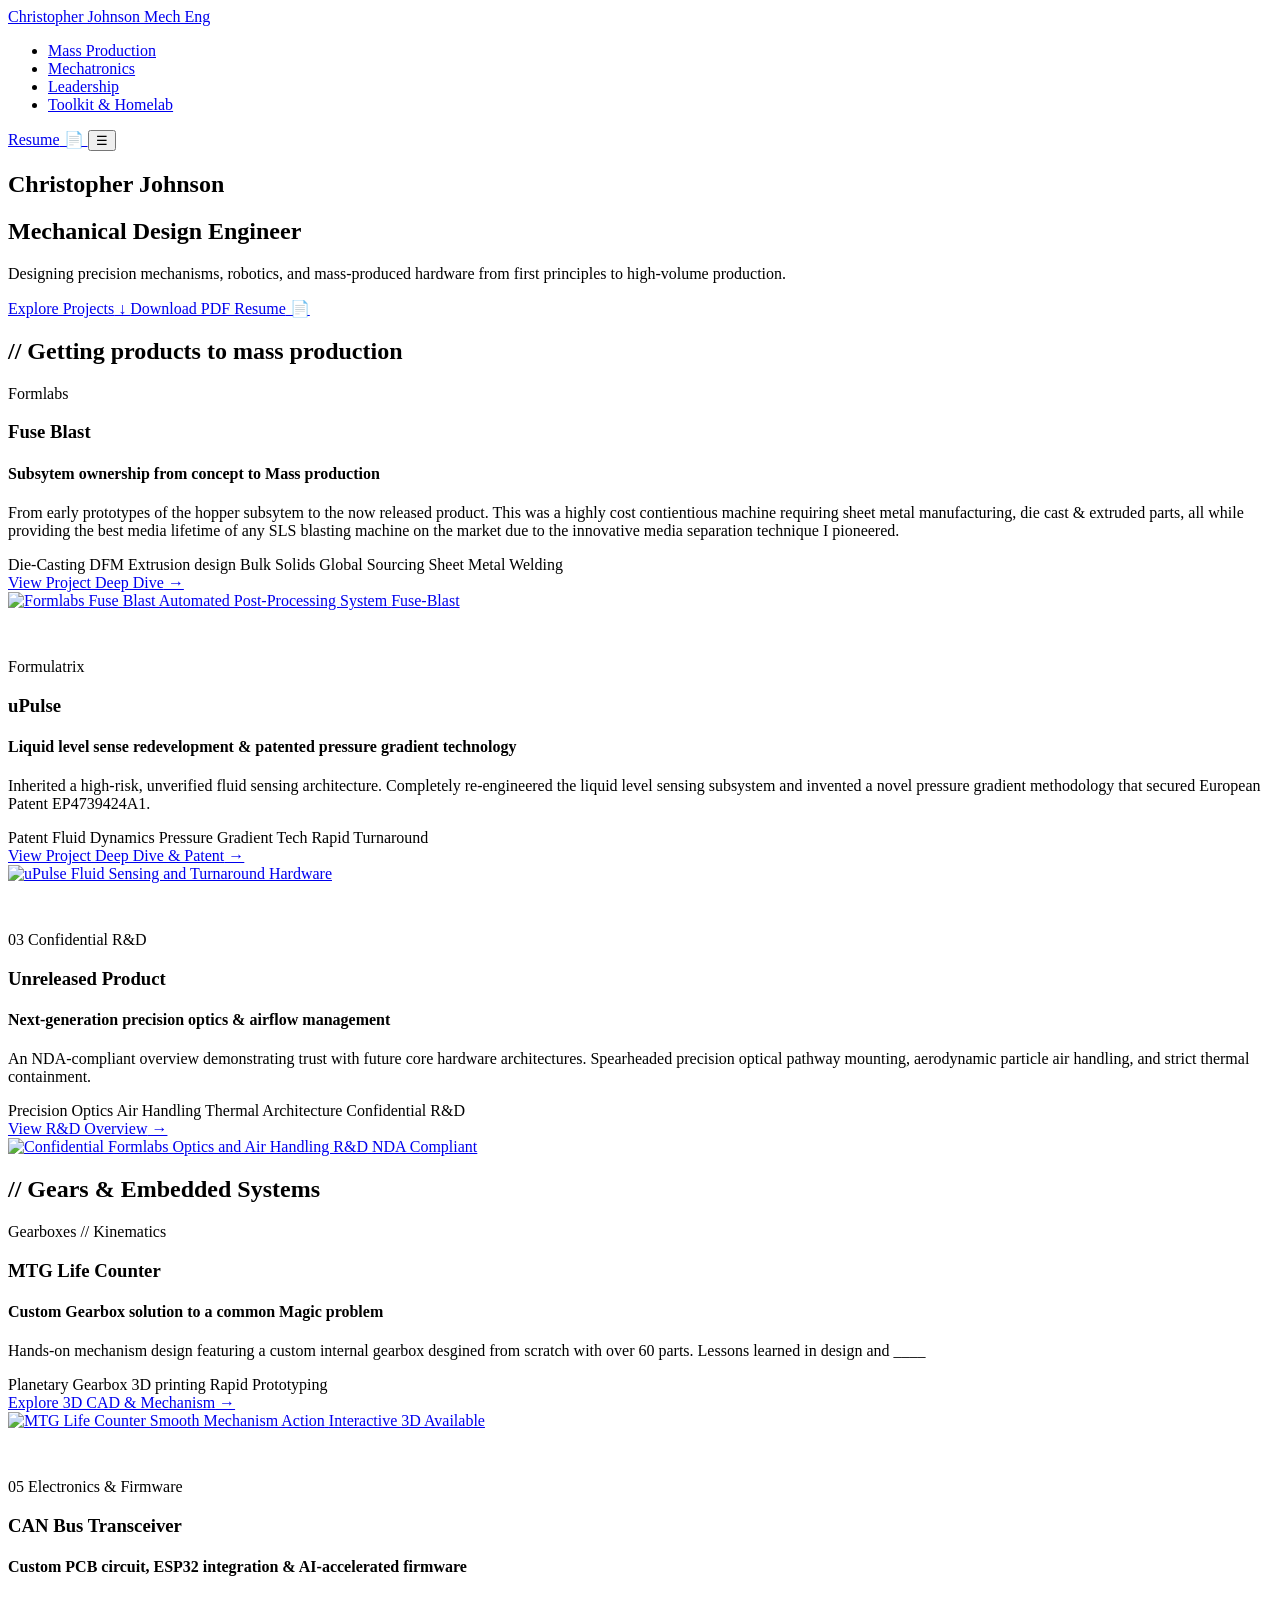
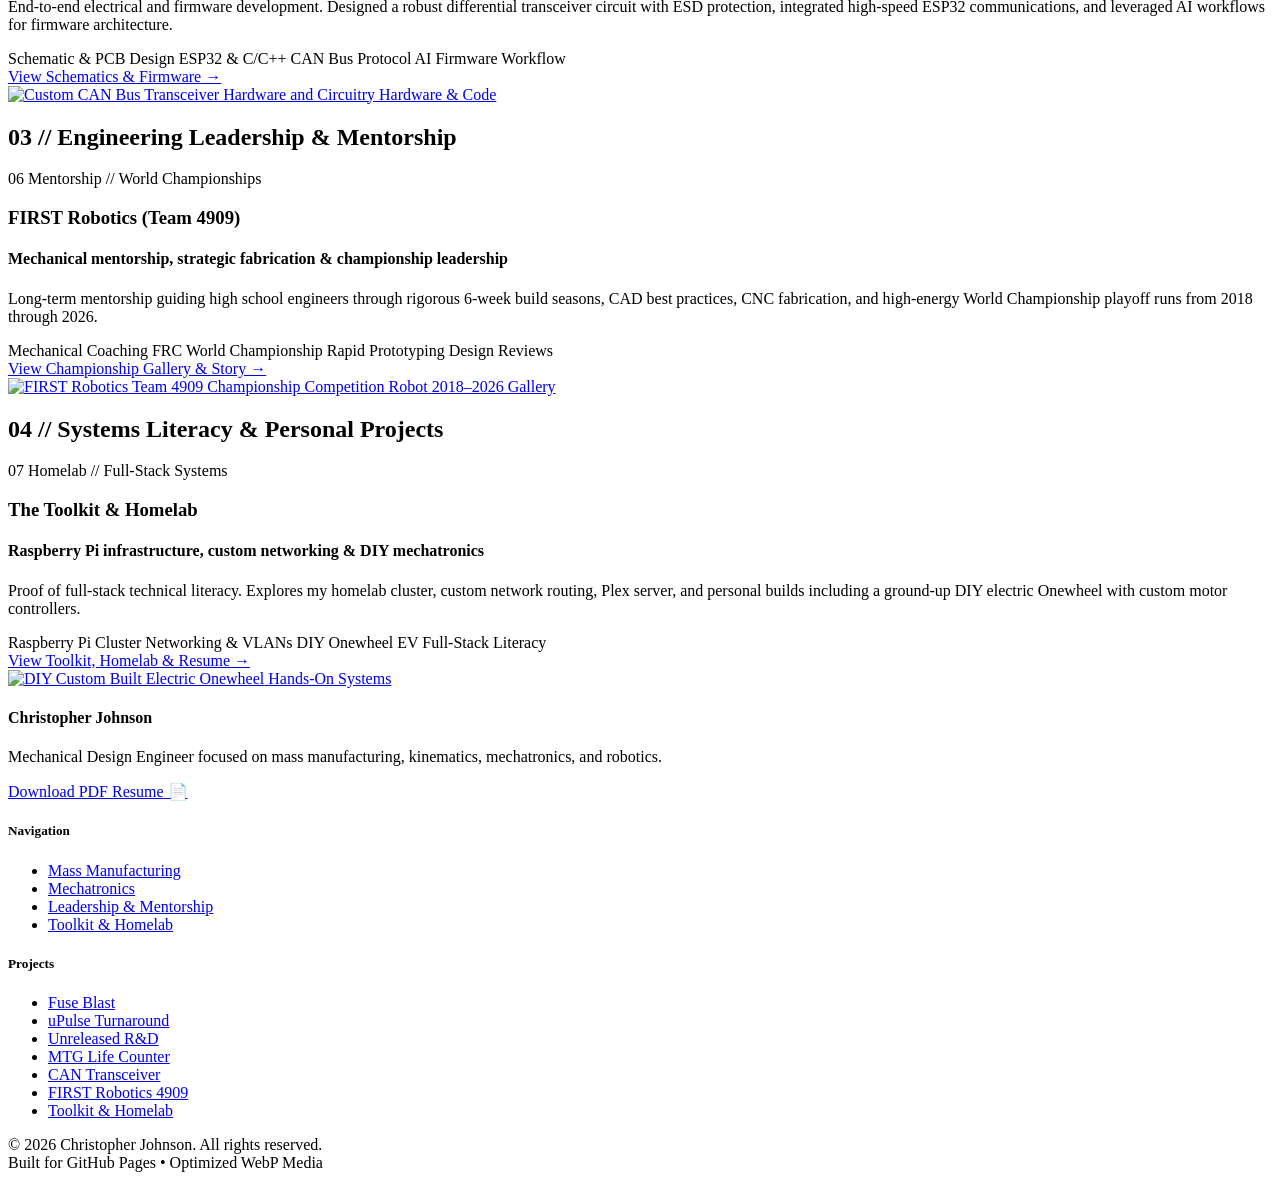
==== index.html @ 92b6d3c2 "feat: update index.html on GitHub repository" ====
<!DOCTYPE html>
<html lang="en">
<head>
  <meta charset="UTF-8">
  <meta name="viewport" content="width=device-width, initial-scale=1.0">
  <title>Christopher Johnson | Mechanical Design Engineer</title>
  <meta name="description" content="Portfolio of Christopher Johnson, Mechanical Design Engineer specializing in mass manufacturing, precision mechanisms, robotics, mechatronics, and full-stack hardware/firmware.">
  <link rel="stylesheet" href="assets/css/style.css">
  <link rel="preconnect" href="https://fonts.googleapis.com">
  <link rel="preconnect" href="https://fonts.gstatic.com" crossorigin>
  <link href="https://fonts.googleapis.com/css2?family=Inter:wght@400;500;600;700;800&family=JetBrains+Mono:wght@400;500;600;700&display=swap" rel="stylesheet">
</head>
<body class="bg-grid">

  <!-- =========================================================================
       SITE HEADER & STICKY ANCHOR NAVIGATION
       ========================================================================= -->
  <header class="site-header">
    <div class="container nav-inner">
      <a href="index.html" class="brand-logo">
        <span>Christopher Johnson</span>
        <span class="brand-badge">Mech Eng</span>
      </a>

      <!-- Horizontal Anchor Menu -->
      <nav>
        <ul class="nav-links" id="nav-links">
          <li><a href="#mass-manufacturing" class="nav-link">Mass Production</a></li>
          <li><a href="#mechatronics" class="nav-link">Mechatronics</a></li>
          <li><a href="#leadership" class="nav-link">Leadership</a></li>
          <li><a href="#toolkit-homelab" class="nav-link">Toolkit & Homelab</a></li>
        </ul>
      </nav>

      <div class="nav-actions">
        <a href="assets/docs/ChrisJohnsonResume.docx.pdf" class="btn btn-secondary btn-sm" download target="_blank">
          <span>Resume</span> 📄
        </a>
        <button class="mobile-toggle" id="mobile-toggle" aria-label="Toggle navigation menu">☰</button>
      </div>
    </div>
  </header>

  <main>
    <!-- =========================================================================
         HERO SECTION (Full Viewport Height)
         ========================================================================= -->
    <section class="hero-section">
      <div class="container">
        <div class="hero-content">
          <!-- EDIT: Name & Title -->
          <h1 class="hero-title">Christopher Johnson</h1>
          <h2 class="hero-role">Mechanical Design Engineer</h2>

          <!-- EDIT: 1-Sentence Hook -->
          <p class="hero-hook">
            Designing precision mechanisms, robotics, and mass-produced hardware from first principles to
            high-volume production.
          </p>

          <div class="hero-cta">
            <a href="#mass-manufacturing" class="btn btn-primary">
              <span>Explore Projects</span> ↓
            </a>
            <a href="assets/docs/ChrisJohnsonResume.docx.pdf" class="btn btn-secondary" download target="_blank">
              <span>Download PDF Resume</span> 📄
            </a>
          </div>
        </div>
      </div>
    </section>

    <!-- =========================================================================
         CATEGORY 1: MASS MANUFACTURING
         Projects: Fuse Blast, uPulse Turnaround, Unreleased R&D
         ========================================================================= -->
    <section id="mass-manufacturing" class="project-section-wrapper">
      <div class="container">
        <div class="category-header-block">
          <h2 class="category-heading">
            <span class="category-number-prefix">//</span>
            <span>Getting products to mass production</span>
          </h2>
          <div class="category-divider-line"></div>
        </div>

        <div style="display: flex; flex-direction: column; gap: 48px;">

          <!-- 1. Formlabs: Fuse Blast -->
          <article class="project-card">
            <div class="project-card-info">
              <div>
                <div class="project-meta-top">
                  <span class="project-number"></span>
                  <span class="project-tag">Formlabs</span>
                </div>
                <h3 class="project-title">Fuse Blast</h3>
                <h4 class="project-tagline">Subsytem ownership from concept to Mass production</h4>
                <!-- EDIT: Fuse Blast Summary -->
                <p class="project-desc">
                  From early prototypes of the hopper subsytem to the now released product. This was a highly cost
                  contientious machine requiring sheet metal manufacturing, die cast & extruded parts, all while
                  providing the best media lifetime of any SLS blasting machine on the market due to the innovative
                  media separation technique I pioneered.
                </p>
                <div class="project-skills">
                  <span class="skill-pill">Die-Casting DFM</span>
                  <span class="skill-pill">Extrusion design</span>
                  <span class="skill-pill">Bulk Solids</span>
                  <span class="skill-pill">Global Sourcing</span>
                  <span class="skill-pill">Sheet Metal</span>
                  <span class="skill-pill">Welding</span>
                </div>
              </div>
              <div>
                <a href="fuse-blast.html" class="btn btn-primary btn-sm">
                  <span>View Project Deep Dive</span> →
                </a>
              </div>
            </div>
            <a href="fuse-blast.html" class="project-card-media" aria-label="View Formlabs Fuse Blast details">
              <img src="assets/img/fuse-blast-hero.webp" alt="Formlabs Fuse Blast Automated Post-Processing System"
                loading="lazy">
              <span class="media-badge">Fuse-Blast</span>
            </a>
          </article>

          <!-- 2. uPulse Turnaround -->
          <article class="project-card">
            <div class="project-card-info">
              <div>
                <div class="project-meta-top">
                  <span class="project-number"></span>
                  <span class="project-tag">Formulatrix</span>
                </div>
                <h3 class="project-title">uPulse</h3>
                <h4 class="project-tagline">Liquid level sense redevelopment & patented pressure gradient technology
                </h4>
                <!-- EDIT: uPulse Summary -->
                <p class="project-desc">
                  Inherited a high-risk, unverified fluid sensing architecture. Completely re-engineered the liquid
                  level sensing subsystem and invented a novel pressure gradient methodology that secured European
                  Patent EP4739424A1.
                </p>
                <div class="project-skills">
                  <span class="skill-pill">Patent</span>
                  <span class="skill-pill">Fluid Dynamics</span>
                  <span class="skill-pill">Pressure Gradient Tech</span>
                  <span class="skill-pill">Rapid Turnaround</span>
                </div>
              </div>
              <div>
                <a href="upulse.html" class="btn btn-primary btn-sm">
                  <span>View Project Deep Dive & Patent</span> →
                </a>
              </div>
            </div>
            <a href="upulse.html" class="project-card-media" aria-label="View uPulse Turnaround and Patent details">
              <img src="assets/img/upulse-hero.webp" alt="uPulse Fluid Sensing and Turnaround Hardware" loading="lazy">
              <span class="media-badge"></span>
            </a>
          </article>

          <!-- 3. Unreleased Product R&D -->
          <article class="project-card">
            <div class="project-card-info">
              <div>
                <div class="project-meta-top">
                  <span class="project-number">03</span>
                  <span class="project-tag">Confidential R&D</span>
                </div>
                <h3 class="project-title">Unreleased Product</h3>
                <h4 class="project-tagline">Next-generation precision optics & airflow management</h4>
                <!-- EDIT: Unreleased Product Summary -->
                <p class="project-desc">
                  An NDA-compliant overview demonstrating trust with future core hardware architectures. Spearheaded
                  precision optical pathway mounting, aerodynamic particle air handling, and strict thermal containment.
                </p>
                <div class="project-skills">
                  <span class="skill-pill">Precision Optics</span>
                  <span class="skill-pill">Air Handling</span>
                  <span class="skill-pill">Thermal Architecture</span>
                  <span class="skill-pill">Confidential R&D</span>
                </div>
              </div>
              <div>
                <a href="unreleased-rd.html" class="btn btn-primary btn-sm">
                  <span>View R&D Overview</span> →
                </a>
              </div>
            </div>
            <a href="unreleased-rd.html" class="project-card-media" aria-label="View Unreleased Product R&D details">
              <img src="assets/img/formlabs-butterfly.webp" alt="Confidential Formlabs Optics and Air Handling R&D"
                loading="lazy">
              <span class="media-badge">NDA Compliant</span>
            </a>
          </article>

        </div>
      </div>
    </section>

    <!-- =========================================================================
         CATEGORY 2: MECHATRONICS & EMBEDDED
         Projects: MTG Life Counter, CAN Bus Transceiver
         ========================================================================= -->
    <section id="mechatronics" class="project-section-wrapper">
      <div class="container">
        <div class="category-header-block">
          <h2 class="category-heading">
            <span class="category-number-prefix">//</span>
            <span>Gears & Embedded Systems</span>
          </h2>
          <div class="category-divider-line"></div>
        </div>

        <div style="display: flex; flex-direction: column; gap: 48px;">

          <!-- 4. MTG Life Counter -->
          <article class="project-card">
            <div class="project-card-info">
              <div>
                <div class="project-meta-top">
                  <span class="project-number"></span>
                  <span class="project-tag">Gearboxes // Kinematics</span>
                </div>
                <h3 class="project-title">MTG Life Counter</h3>
                <h4 class="project-tagline">Custom Gearbox solution to a common Magic problem</h4>
                <!-- EDIT: MTG Life Counter Summary -->
                <p class="project-desc">
                  Hands-on mechanism design featuring a custom internal gearbox desgined from scratch with over 60
                  parts. Lessons learned in design and ____
                </p>
                <div class="project-skills">
                  <span class="skill-pill">Planetary Gearbox</span>
                  <span class="skill-pill">3D printing</span>
                  <span class="skill-pill">Rapid Prototyping</span>
                </div>
              </div>
              <div>
                <a href="mtg-counter.html" class="btn btn-primary btn-sm">
                  <span>Explore 3D CAD & Mechanism</span> →
                </a>
              </div>
            </div>
            <a href="mtg-counter.html" class="project-card-media"
              aria-label="View MTG Life Counter mechanism and 3D CAD">
              <img src="assets/img/mtg-counter-loop.webp" alt="MTG Life Counter Smooth Mechanism Action" loading="lazy">
              <span class="media-badge">Interactive 3D Available</span>
            </a>
          </article>

          <!-- 5. CAN Bus Transceiver -->
          <article class="project-card">
            <div class="project-card-info">
              <div>
                <div class="project-meta-top">
                  <span class="project-number">05</span>
                  <span class="project-tag">Electronics & Firmware</span>
                </div>
                <h3 class="project-title">CAN Bus Transceiver</h3>
                <h4 class="project-tagline">Custom PCB circuit, ESP32 integration & AI-accelerated firmware</h4>
                <!-- EDIT: CAN Transceiver Summary -->
                <p class="project-desc">
                  End-to-end electrical and firmware development. Designed a robust differential transceiver circuit
                  with ESD protection, integrated high-speed ESP32 communications, and leveraged AI workflows for
                  firmware architecture.
                </p>
                <div class="project-skills">
                  <span class="skill-pill">Schematic & PCB Design</span>
                  <span class="skill-pill">ESP32 & C/C++</span>
                  <span class="skill-pill">CAN Bus Protocol</span>
                  <span class="skill-pill">AI Firmware Workflow</span>
                </div>
              </div>
              <div>
                <a href="can-transceiver.html" class="btn btn-primary btn-sm">
                  <span>View Schematics & Firmware</span> →
                </a>
              </div>
            </div>
            <a href="can-transceiver.html" class="project-card-media"
              aria-label="View CAN Bus Transceiver schematics and firmware details">
              <img src="assets/img/can-transceiver-hero.webp" alt="Custom CAN Bus Transceiver Hardware and Circuitry"
                loading="lazy">
              <span class="media-badge">Hardware & Code</span>
            </a>
          </article>

        </div>
      </div>
    </section>

    <!-- =========================================================================
         CATEGORY 3: LEADERSHIP & MENTORSHIP
         Projects: FIRST Robotics Team 4909
         ========================================================================= -->
    <section id="leadership" class="project-section-wrapper">
      <div class="container">
        <div class="category-header-block">
          <h2 class="category-heading">
            <span class="category-number-prefix">03 //</span>
            <span>Engineering Leadership & Mentorship</span>
          </h2>
          <div class="category-divider-line"></div>
        </div>

        <div style="display: flex; flex-direction: column; gap: 48px;">

          <!-- 6. FIRST Robotics (Team 4909) -->
          <article class="project-card">
            <div class="project-card-info">
              <div>
                <div class="project-meta-top">
                  <span class="project-number">06</span>
                  <span class="project-tag">Mentorship // World Championships</span>
                </div>
                <h3 class="project-title">FIRST Robotics (Team 4909)</h3>
                <h4 class="project-tagline">Mechanical mentorship, strategic fabrication & championship leadership</h4>
                <!-- EDIT: FIRST Robotics Summary -->
                <p class="project-desc">
                  Long-term mentorship guiding high school engineers through rigorous 6-week build seasons, CAD best
                  practices, CNC fabrication, and high-energy World Championship playoff runs from 2018 through 2026.
                </p>
                <div class="project-skills">
                  <span class="skill-pill">Mechanical Coaching</span>
                  <span class="skill-pill">FRC World Championship</span>
                  <span class="skill-pill">Rapid Prototyping</span>
                  <span class="skill-pill">Design Reviews</span>
                </div>
              </div>
              <div>
                <a href="robotics.html" class="btn btn-primary btn-sm">
                  <span>View Championship Gallery & Story</span> →
                </a>
              </div>
            </div>
            <a href="robotics.html" class="project-card-media"
              aria-label="View FIRST Robotics Team 4909 robot showcase">
              <img src="assets/img/robot-2025.webp" alt="FIRST Robotics Team 4909 Championship Competition Robot"
                loading="lazy">
              <span class="media-badge">2018–2026 Gallery</span>
            </a>
          </article>

        </div>
      </div>
    </section>

    <!-- =========================================================================
         CATEGORY 4: TOOLKIT, HOMELAB & RESUME
         Projects: Systems Literacy, Homelab, Contact, Resume
         ========================================================================= -->
    <section id="toolkit-homelab" class="project-section-wrapper">
      <div class="container">
        <div class="category-header-block">
          <h2 class="category-heading">
            <span class="category-number-prefix">04 //</span>
            <span>Systems Literacy & Personal Projects</span>
          </h2>
          <div class="category-divider-line"></div>
        </div>

        <div style="display: flex; flex-direction: column; gap: 48px;">

          <!-- 7. The Toolkit & Homelab -->
          <article class="project-card">
            <div class="project-card-info">
              <div>
                <div class="project-meta-top">
                  <span class="project-number">07</span>
                  <span class="project-tag">Homelab // Full-Stack Systems</span>
                </div>
                <h3 class="project-title">The Toolkit & Homelab</h3>
                <h4 class="project-tagline">Raspberry Pi infrastructure, custom networking & DIY mechatronics</h4>
                <!-- EDIT: Toolkit Summary -->
                <p class="project-desc">
                  Proof of full-stack technical literacy. Explores my homelab cluster, custom network routing, Plex
                  server, and personal builds including a ground-up DIY electric Onewheel with custom motor controllers.
                </p>
                <div class="project-skills">
                  <span class="skill-pill">Raspberry Pi Cluster</span>
                  <span class="skill-pill">Networking & VLANs</span>
                  <span class="skill-pill">DIY Onewheel EV</span>
                  <span class="skill-pill">Full-Stack Literacy</span>
                </div>
              </div>
              <div>
                <a href="toolkit.html" class="btn btn-primary btn-sm">
                  <span>View Toolkit, Homelab & Resume</span> →
                </a>
              </div>
            </div>
            <a href="toolkit.html" class="project-card-media" aria-label="View Toolkit and Homelab project">
              <img src="assets/img/onewheel.webp" alt="DIY Custom Built Electric Onewheel" loading="lazy">
              <span class="media-badge">Hands-On Systems</span>
            </a>
          </article>

        </div>
      </div>
    </section>

  </main>

  <!-- =========================================================================
       SITE FOOTER & CONTACT
       ========================================================================= -->
  <footer class="site-footer">
    <div class="container">
      <div class="footer-grid">
        <div class="footer-brand">
          <h4>Christopher Johnson</h4>
          <p>Mechanical Design Engineer focused on mass manufacturing, kinematics, mechatronics, and robotics.</p>
          <div style="margin-top: 16px;">
            <a href="assets/docs/ChrisJohnsonResume.docx.pdf" class="btn btn-primary btn-sm" download target="_blank">
              <span>Download PDF Resume</span> 📄
            </a>
          </div>
        </div>

        <div class="footer-col">
          <h5>Navigation</h5>
          <ul class="footer-links">
            <li><a href="#mass-manufacturing">Mass Manufacturing</a></li>
            <li><a href="#mechatronics">Mechatronics</a></li>
            <li><a href="#leadership">Leadership & Mentorship</a></li>
            <li><a href="#toolkit-homelab">Toolkit & Homelab</a></li>
          </ul>
        </div>

        <div class="footer-col">
          <h5>Projects</h5>
          <ul class="footer-links">
            <li><a href="fuse-blast.html">Fuse Blast</a></li>
            <li><a href="upulse.html">uPulse Turnaround</a></li>
            <li><a href="unreleased-rd.html">Unreleased R&D</a></li>
            <li><a href="mtg-counter.html">MTG Life Counter</a></li>
            <li><a href="can-transceiver.html">CAN Transceiver</a></li>
            <li><a href="robotics.html">FIRST Robotics 4909</a></li>
            <li><a href="toolkit.html">Toolkit & Homelab</a></li>
          </ul>
        </div>
      </div>

      <div class="footer-bottom">
        <div>&copy; 2026 Christopher Johnson. All rights reserved.</div>
        <div>Built for GitHub Pages &bull; Optimized WebP Media</div>
      </div>
    </div>
  </footer>

  <script src="assets/js/main.js"></script>
</body>

</html>
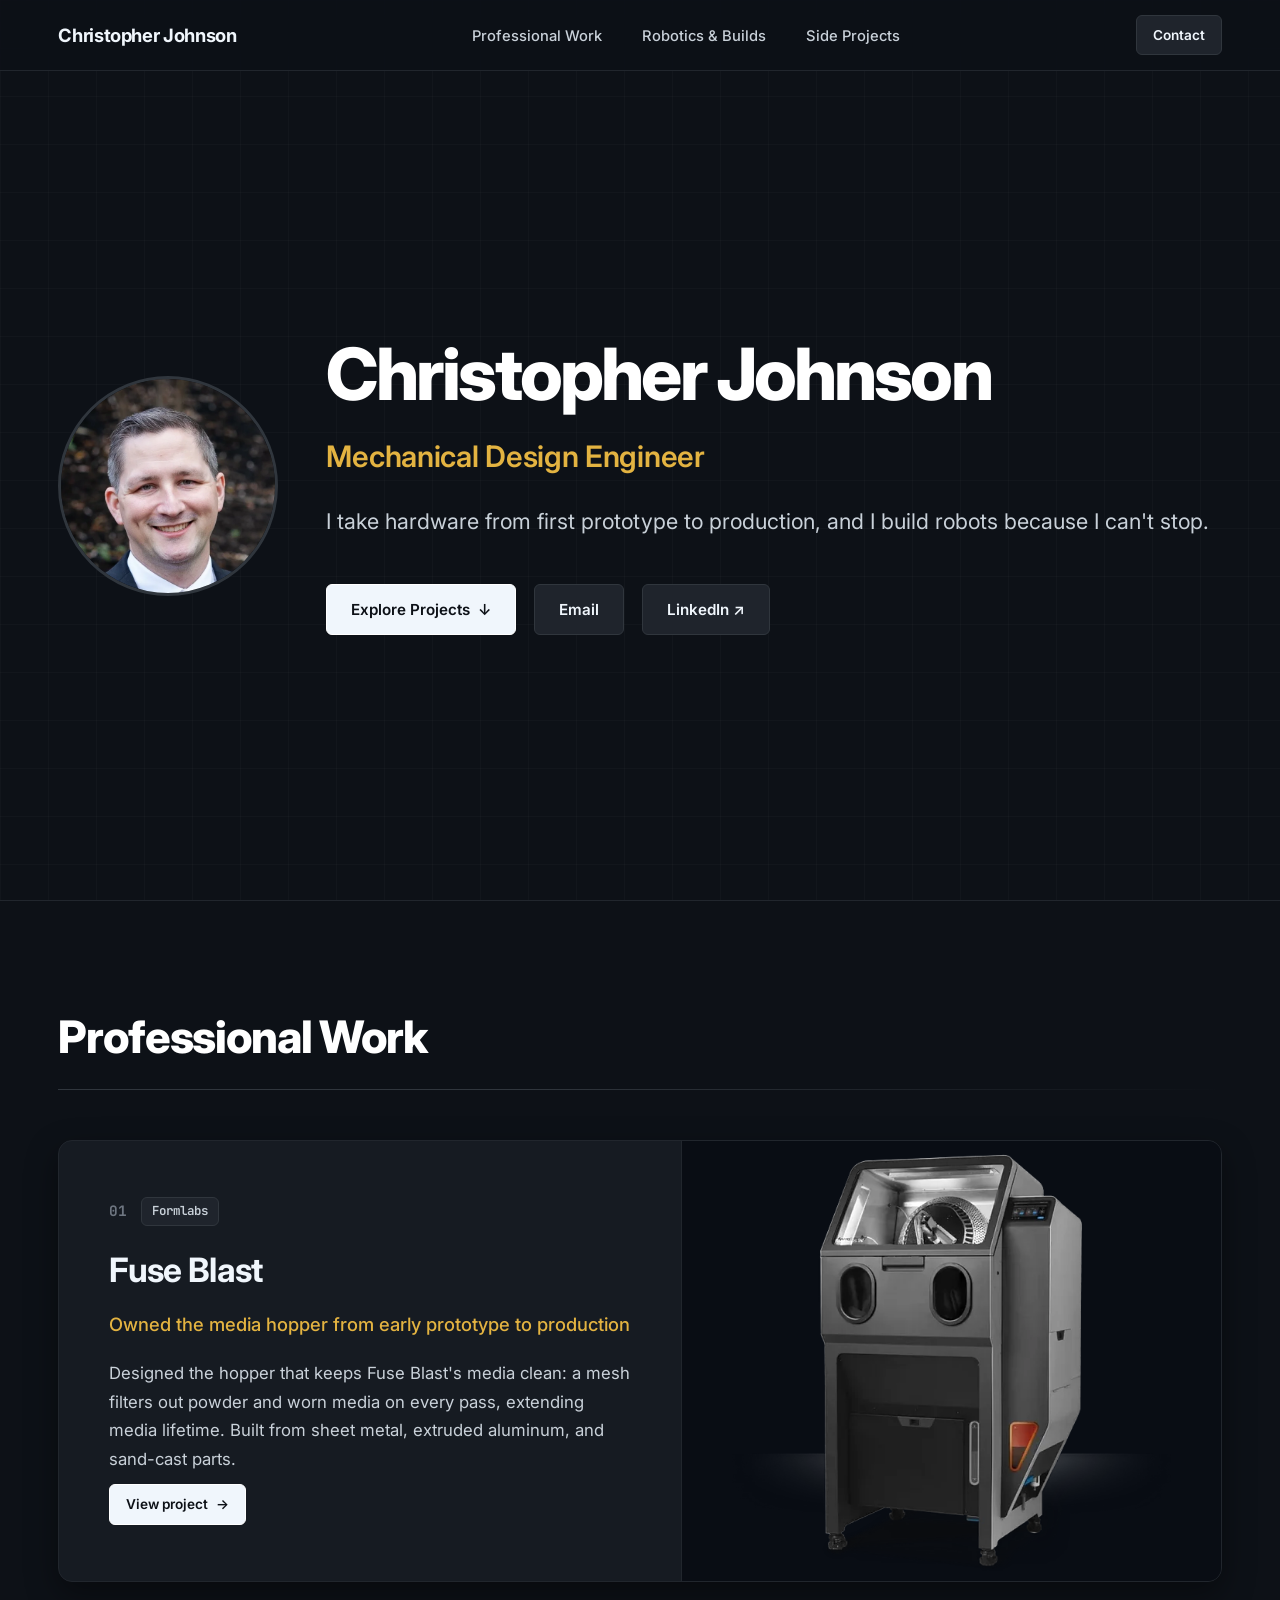
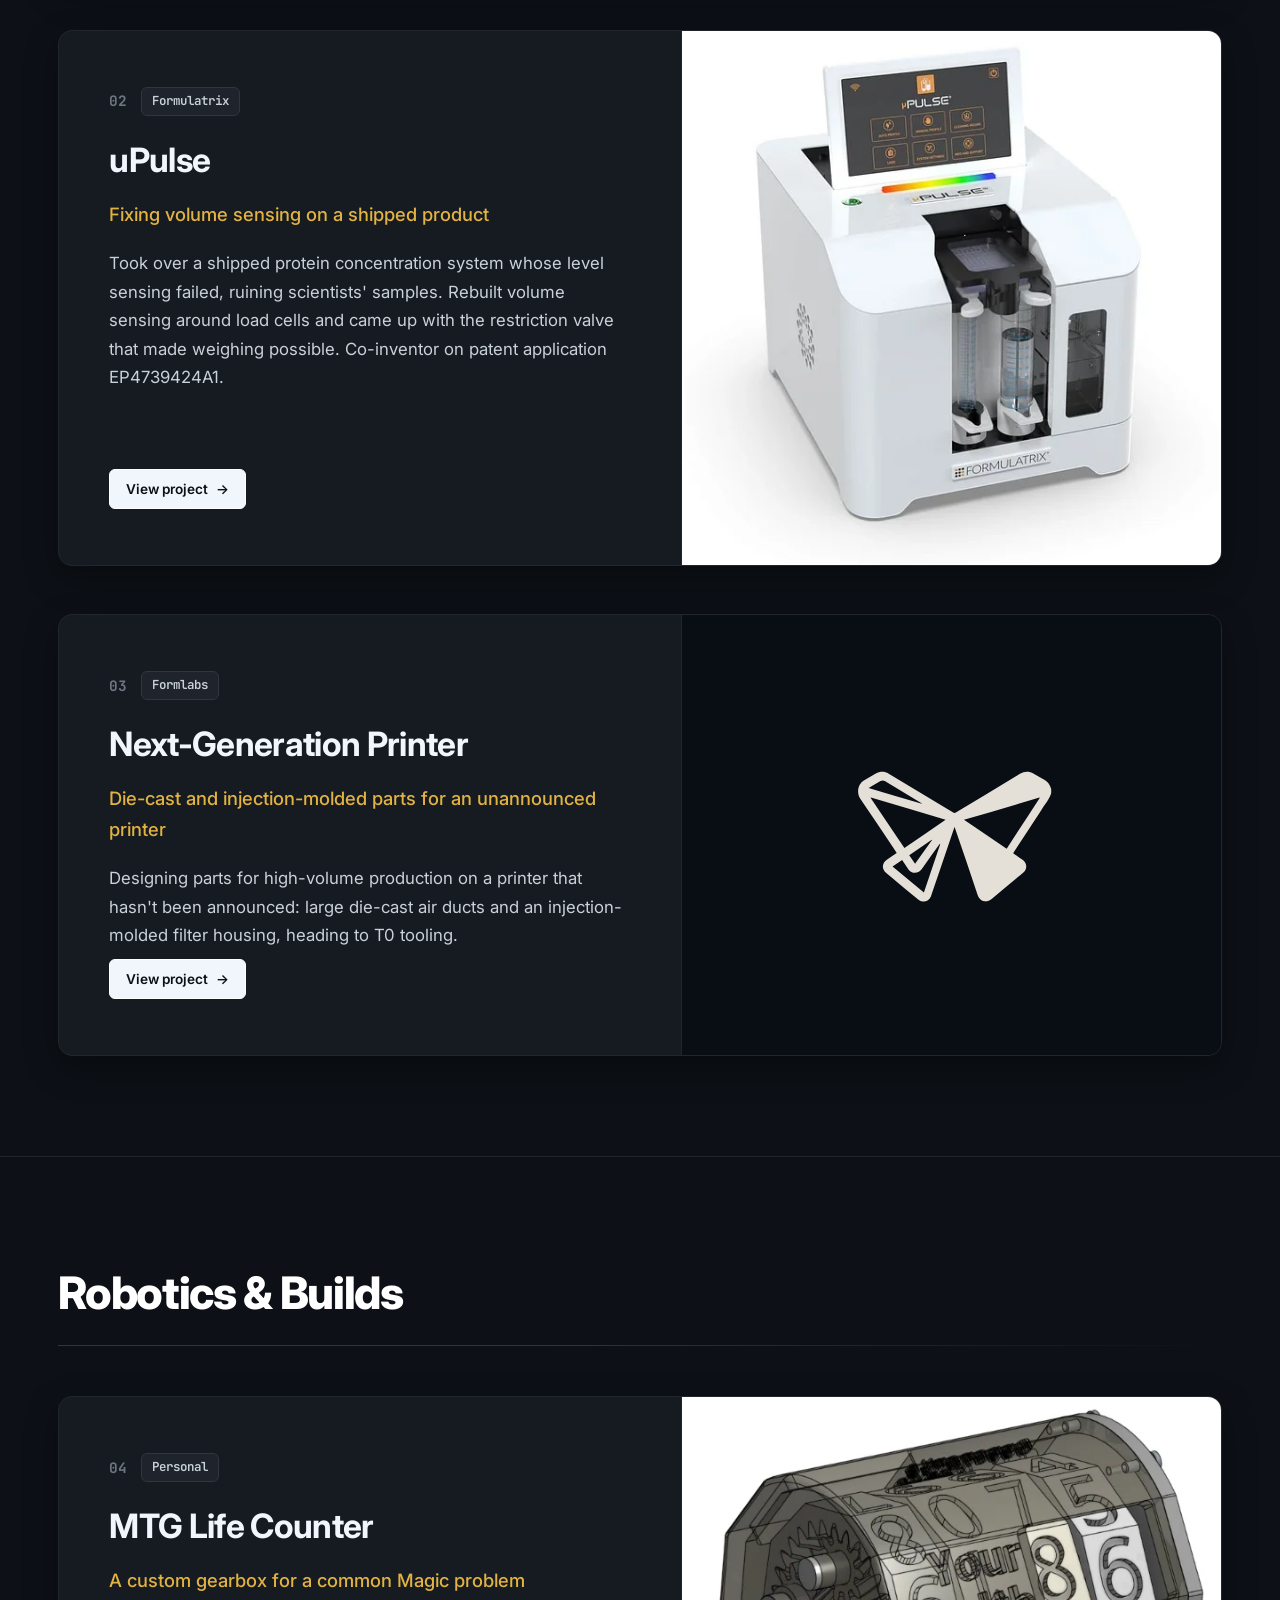
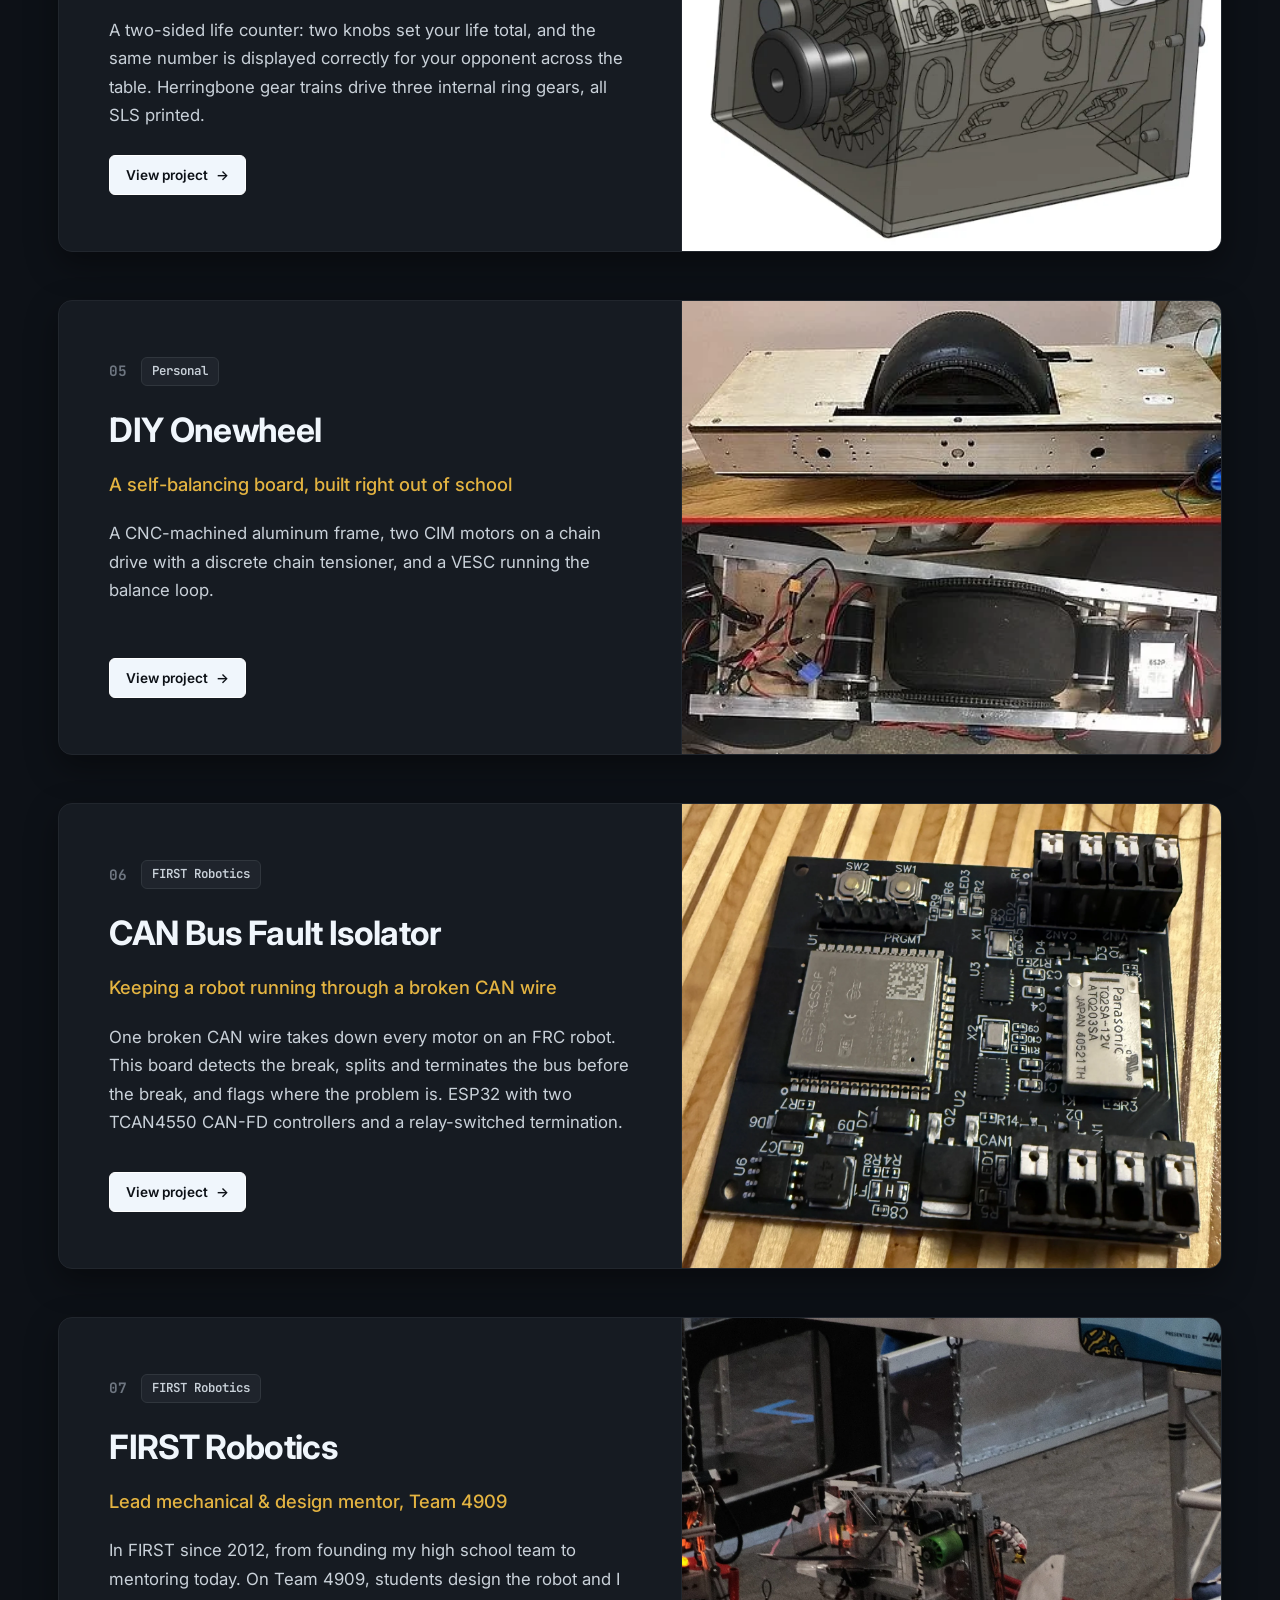
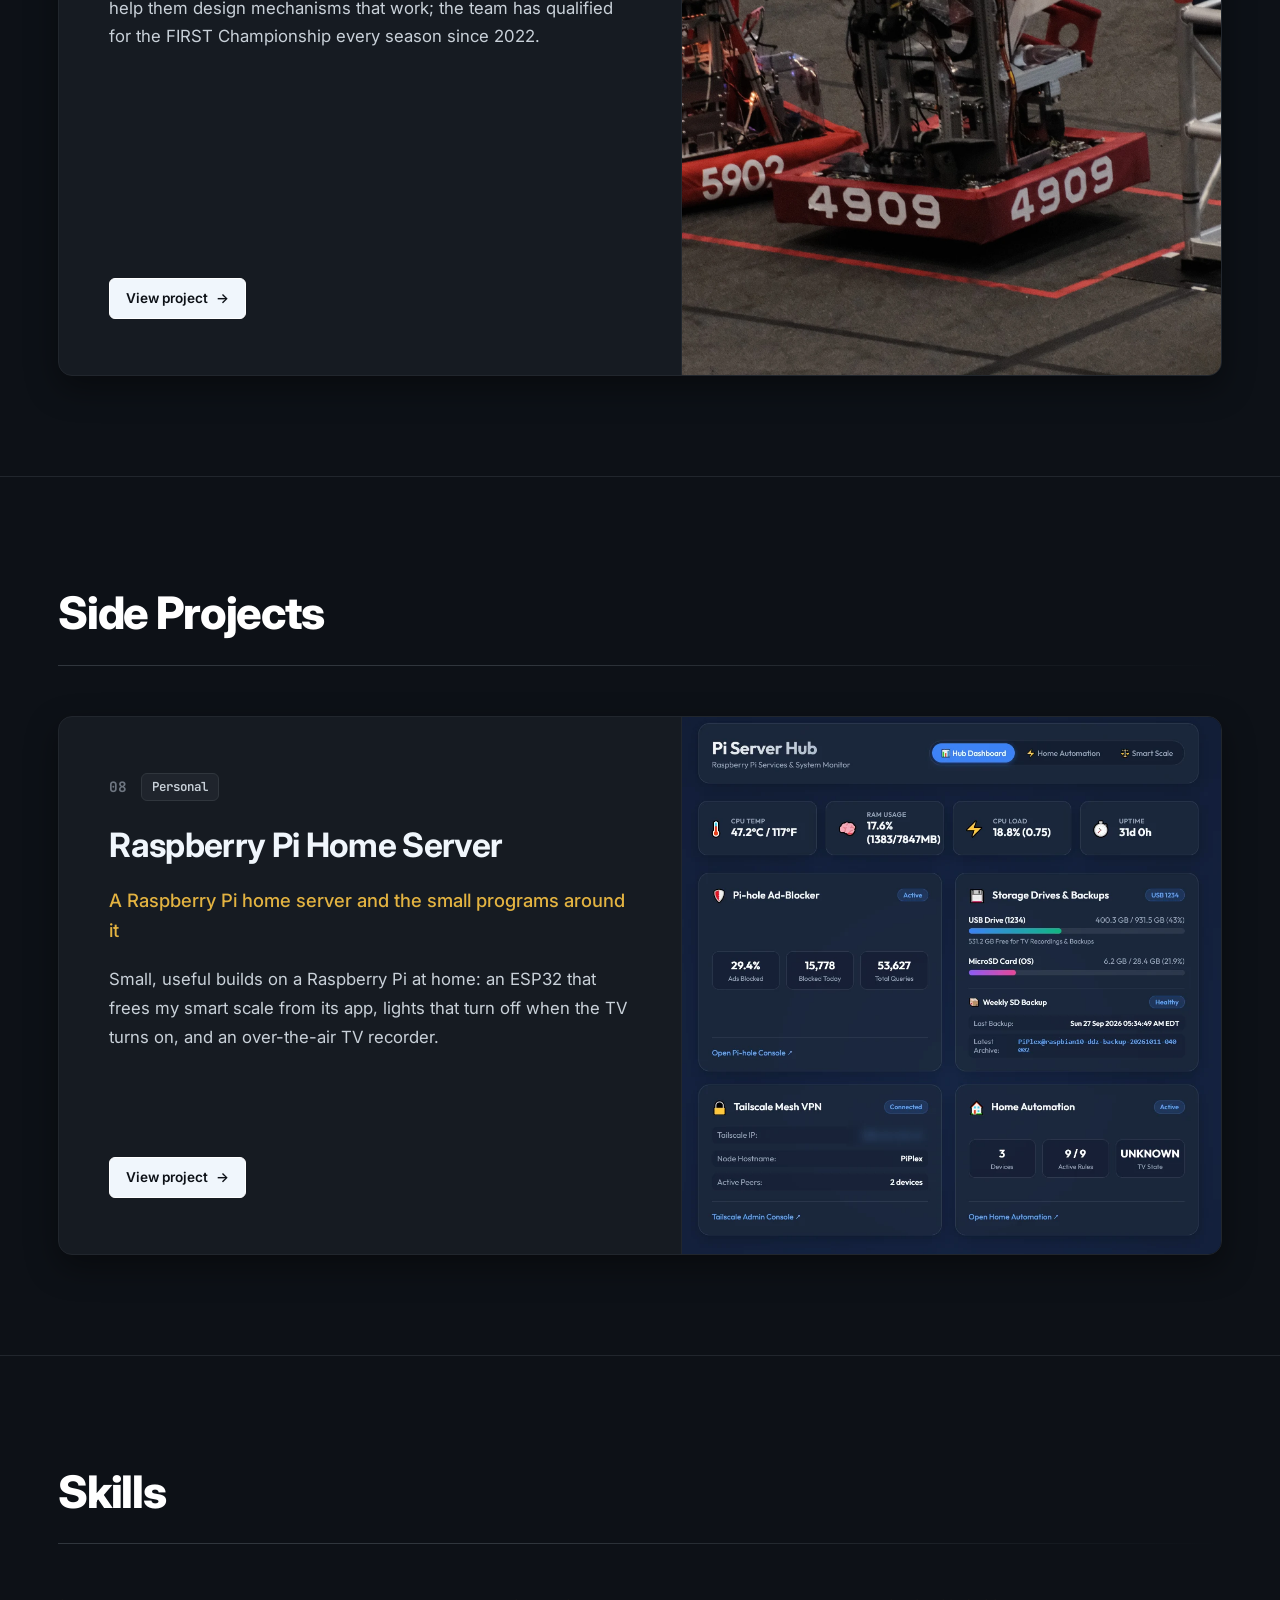
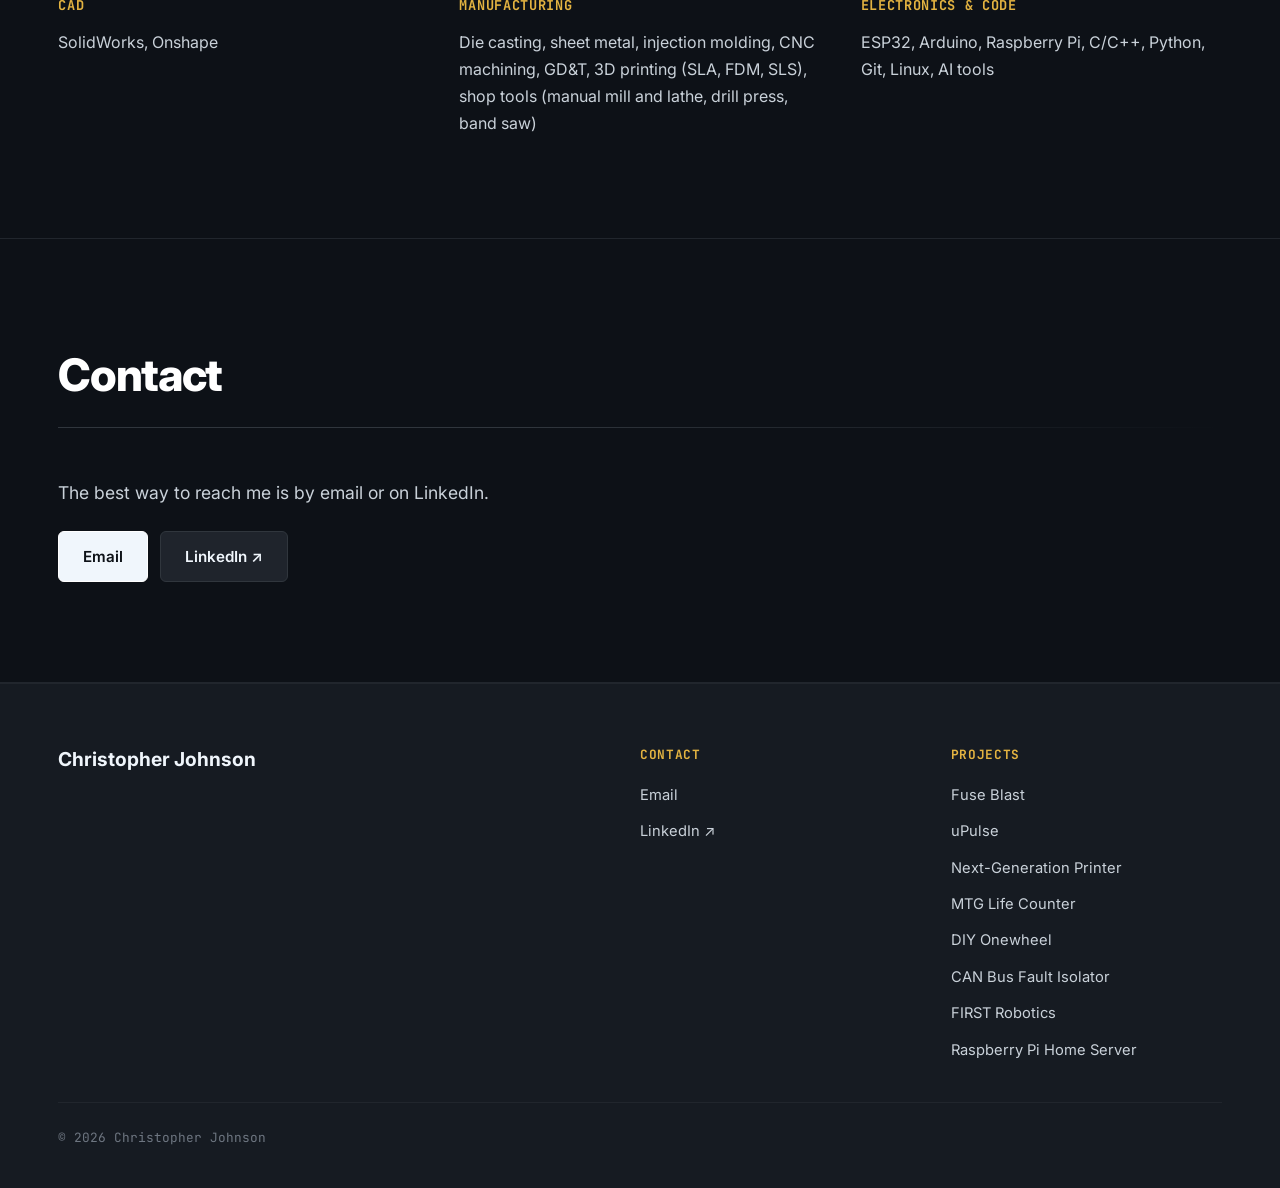
==== commit 68a013a9: "Portfolio restructure: rewritten project pages, new homepage, Onewheel page Co-Authored-By: Claude O" ====
--- a/index.html
+++ b/index.html
@@ -1,15 +1,20 @@
 <!DOCTYPE html>
 <html lang="en">
+
 <head>
   <meta charset="UTF-8">
   <meta name="viewport" content="width=device-width, initial-scale=1.0">
   <title>Christopher Johnson | Mechanical Design Engineer</title>
-  <meta name="description" content="Portfolio of Christopher Johnson, Mechanical Design Engineer specializing in mass manufacturing, precision mechanisms, robotics, mechatronics, and full-stack hardware/firmware.">
+  <meta name="description"
+    content="Christopher Johnson, Mechanical Design Engineer. I take hardware from first prototype to production, and I build robots because I can't stop.">
   <link rel="stylesheet" href="assets/css/style.css">
   <link rel="preconnect" href="https://fonts.googleapis.com">
   <link rel="preconnect" href="https://fonts.gstatic.com" crossorigin>
-  <link href="https://fonts.googleapis.com/css2?family=Inter:wght@400;500;600;700;800&family=JetBrains+Mono:wght@400;500;600;700&display=swap" rel="stylesheet">
+  <link
+    href="https://fonts.googleapis.com/css2?family=Inter:wght@400;500;600;700;800&family=JetBrains+Mono:wght@400;500;600;700&display=swap"
+    rel="stylesheet">
 </head>
+
 <body class="bg-grid">
 
   <!-- =========================================================================
@@ -19,23 +24,19 @@
     <div class="container nav-inner">
       <a href="index.html" class="brand-logo">
         <span>Christopher Johnson</span>
-        <span class="brand-badge">Mech Eng</span>
       </a>
 
       <!-- Horizontal Anchor Menu -->
       <nav>
         <ul class="nav-links" id="nav-links">
-          <li><a href="#mass-manufacturing" class="nav-link">Mass Production</a></li>
-          <li><a href="#mechatronics" class="nav-link">Mechatronics</a></li>
-          <li><a href="#leadership" class="nav-link">Leadership</a></li>
-          <li><a href="#toolkit-homelab" class="nav-link">Toolkit & Homelab</a></li>
+          <li><a href="#professional-work" class="nav-link">Professional Work</a></li>
+          <li><a href="#robotics-builds" class="nav-link">Robotics &amp; Builds</a></li>
+          <li><a href="#side-projects" class="nav-link">Side Projects</a></li>
         </ul>
       </nav>
 
       <div class="nav-actions">
-        <a href="assets/docs/ChrisJohnsonResume.docx.pdf" class="btn btn-secondary btn-sm" download target="_blank">
-          <span>Resume</span> 📄
-        </a>
+        <a href="#contact" class="btn btn-secondary btn-sm">Contact</a>
         <button class="mobile-toggle" id="mobile-toggle" aria-label="Toggle navigation menu">☰</button>
       </div>
     </div>
@@ -47,385 +48,322 @@
          ========================================================================= -->
     <section class="hero-section">
       <div class="container">
-        <div class="hero-content">
-          <!-- EDIT: Name & Title -->
-          <h1 class="hero-title">Christopher Johnson</h1>
-          <h2 class="hero-role">Mechanical Design Engineer</h2>
-
-          <!-- EDIT: 1-Sentence Hook -->
-          <p class="hero-hook">
-            Designing precision mechanisms, robotics, and mass-produced hardware from first principles to
-            high-volume production.
-          </p>
-
-          <div class="hero-cta">
-            <a href="#mass-manufacturing" class="btn btn-primary">
-              <span>Explore Projects</span> ↓
-            </a>
-            <a href="assets/docs/ChrisJohnsonResume.docx.pdf" class="btn btn-secondary" download target="_blank">
-              <span>Download PDF Resume</span> 📄
-            </a>
+        <div class="hero-layout">
+          <img src="assets/img/headshot.webp" alt="Christopher Johnson" class="hero-photo">
+          <div class="hero-content">
+            <!-- EDIT: Name & Title -->
+            <h1 class="hero-title">Christopher Johnson</h1>
+            <h2 class="hero-role">Mechanical Design Engineer</h2>
+
+            <!-- EDIT: 1-Sentence Hook -->
+            <p class="hero-hook">
+              I take hardware from first prototype to production, and I build robots because I can't stop.
+            </p>
+
+            <div class="hero-cta">
+              <a href="#professional-work" class="btn btn-primary">
+                <span>Explore Projects</span> ↓
+              </a>
+              <a href="mailto:c.johnson.career@gmail.com" class="btn btn-secondary">Email</a>
+              <a href="https://www.linkedin.com/in/ChrisJohnson4909" class="btn btn-secondary" target="_blank" rel="noopener noreferrer">LinkedIn ↗</a>
+            </div>
           </div>
         </div>
       </div>
     </section>
 
-    <!-- =========================================================================
-         CATEGORY 1: MASS MANUFACTURING
-         Projects: Fuse Blast, uPulse Turnaround, Unreleased R&D
-         ========================================================================= -->
-    <section id="mass-manufacturing" class="project-section-wrapper">
-      <div class="container">
-        <div class="category-header-block">
-          <h2 class="category-heading">
-            <span class="category-number-prefix">//</span>
-            <span>Getting products to mass production</span>
-          </h2>
+    <section id="professional-work" class="project-section-wrapper">
+      <div class="container">
+        <div class="category-header-block">
+          <h2 class="category-heading">Professional Work</h2>
           <div class="category-divider-line"></div>
         </div>
 
         <div style="display: flex; flex-direction: column; gap: 48px;">
 
-          <!-- 1. Formlabs: Fuse Blast -->
-          <article class="project-card">
-            <div class="project-card-info">
-              <div>
-                <div class="project-meta-top">
-                  <span class="project-number"></span>
+          <!-- 01. Fuse Blast -->
+          <article class="project-card">
+            <div class="project-card-info">
+              <div>
+                <div class="project-meta-top">
+                  <span class="project-number">01</span>
                   <span class="project-tag">Formlabs</span>
                 </div>
                 <h3 class="project-title">Fuse Blast</h3>
-                <h4 class="project-tagline">Subsytem ownership from concept to Mass production</h4>
-                <!-- EDIT: Fuse Blast Summary -->
-                <p class="project-desc">
-                  From early prototypes of the hopper subsytem to the now released product. This was a highly cost
-                  contientious machine requiring sheet metal manufacturing, die cast & extruded parts, all while
-                  providing the best media lifetime of any SLS blasting machine on the market due to the innovative
-                  media separation technique I pioneered.
-                </p>
-                <div class="project-skills">
-                  <span class="skill-pill">Die-Casting DFM</span>
-                  <span class="skill-pill">Extrusion design</span>
-                  <span class="skill-pill">Bulk Solids</span>
-                  <span class="skill-pill">Global Sourcing</span>
-                  <span class="skill-pill">Sheet Metal</span>
-                  <span class="skill-pill">Welding</span>
-                </div>
+                <h4 class="project-tagline">Owned the media hopper from early prototype to production</h4>
+                <p class="project-desc">
+                  Designed the hopper that keeps Fuse Blast's media clean: a mesh filters out powder and worn media on every pass, extending media lifetime. Built from sheet metal, extruded aluminum, and sand-cast parts.
+                </p>
               </div>
               <div>
                 <a href="fuse-blast.html" class="btn btn-primary btn-sm">
-                  <span>View Project Deep Dive</span> →
+                  <span>View project</span> →
                 </a>
               </div>
             </div>
             <a href="fuse-blast.html" class="project-card-media" aria-label="View Formlabs Fuse Blast details">
-              <img src="assets/img/fuse-blast-hero.webp" alt="Formlabs Fuse Blast Automated Post-Processing System"
-                loading="lazy">
-              <span class="media-badge">Fuse-Blast</span>
-            </a>
-          </article>
-
-          <!-- 2. uPulse Turnaround -->
-          <article class="project-card">
-            <div class="project-card-info">
-              <div>
-                <div class="project-meta-top">
-                  <span class="project-number"></span>
+              <img src="assets/img/fuse-blast-hero.webp" alt="Formlabs Fuse Blast Automated Post-Processing System" loading="lazy">
+            </a>
+          </article>
+
+          <!-- 02. uPulse -->
+          <article class="project-card">
+            <div class="project-card-info">
+              <div>
+                <div class="project-meta-top">
+                  <span class="project-number">02</span>
                   <span class="project-tag">Formulatrix</span>
                 </div>
                 <h3 class="project-title">uPulse</h3>
-                <h4 class="project-tagline">Liquid level sense redevelopment & patented pressure gradient technology
-                </h4>
-                <!-- EDIT: uPulse Summary -->
-                <p class="project-desc">
-                  Inherited a high-risk, unverified fluid sensing architecture. Completely re-engineered the liquid
-                  level sensing subsystem and invented a novel pressure gradient methodology that secured European
-                  Patent EP4739424A1.
-                </p>
-                <div class="project-skills">
-                  <span class="skill-pill">Patent</span>
-                  <span class="skill-pill">Fluid Dynamics</span>
-                  <span class="skill-pill">Pressure Gradient Tech</span>
-                  <span class="skill-pill">Rapid Turnaround</span>
-                </div>
+                <h4 class="project-tagline">Fixing volume sensing on a shipped product</h4>
+                <p class="project-desc">
+                  Took over a shipped protein concentration system whose level sensing failed, ruining scientists' samples. Rebuilt volume sensing around load cells and came up with the restriction valve that made weighing possible. Co-inventor on patent application EP4739424A1.
+                </p>
               </div>
               <div>
                 <a href="upulse.html" class="btn btn-primary btn-sm">
-                  <span>View Project Deep Dive & Patent</span> →
-                </a>
-              </div>
-            </div>
-            <a href="upulse.html" class="project-card-media" aria-label="View uPulse Turnaround and Patent details">
-              <img src="assets/img/upulse-hero.webp" alt="uPulse Fluid Sensing and Turnaround Hardware" loading="lazy">
-              <span class="media-badge"></span>
-            </a>
-          </article>
-
-          <!-- 3. Unreleased Product R&D -->
+                  <span>View project</span> →
+                </a>
+              </div>
+            </div>
+            <a href="upulse.html" class="project-card-media" aria-label="View uPulse case study">
+              <img src="assets/img/upulse-hero.webp" alt="Formulatrix uPulse benchtop system" loading="lazy">
+            </a>
+          </article>
+
+          <!-- 03. Next-Generation Printer -->
           <article class="project-card">
             <div class="project-card-info">
               <div>
                 <div class="project-meta-top">
                   <span class="project-number">03</span>
-                  <span class="project-tag">Confidential R&D</span>
-                </div>
-                <h3 class="project-title">Unreleased Product</h3>
-                <h4 class="project-tagline">Next-generation precision optics & airflow management</h4>
-                <!-- EDIT: Unreleased Product Summary -->
-                <p class="project-desc">
-                  An NDA-compliant overview demonstrating trust with future core hardware architectures. Spearheaded
-                  precision optical pathway mounting, aerodynamic particle air handling, and strict thermal containment.
-                </p>
-                <div class="project-skills">
-                  <span class="skill-pill">Precision Optics</span>
-                  <span class="skill-pill">Air Handling</span>
-                  <span class="skill-pill">Thermal Architecture</span>
-                  <span class="skill-pill">Confidential R&D</span>
-                </div>
+                  <span class="project-tag">Formlabs</span>
+                </div>
+                <h3 class="project-title">Next-Generation Printer</h3>
+                <h4 class="project-tagline">Die-cast and injection-molded parts for an unannounced printer</h4>
+                <p class="project-desc">
+                  Designing parts for high-volume production on a printer that hasn't been announced: large die-cast air ducts and an injection-molded filter housing, heading to T0 tooling.
+                </p>
               </div>
               <div>
                 <a href="unreleased-rd.html" class="btn btn-primary btn-sm">
-                  <span>View R&D Overview</span> →
-                </a>
-              </div>
-            </div>
-            <a href="unreleased-rd.html" class="project-card-media" aria-label="View Unreleased Product R&D details">
-              <img src="assets/img/formlabs-butterfly.webp" alt="Confidential Formlabs Optics and Air Handling R&D"
-                loading="lazy">
-              <span class="media-badge">NDA Compliant</span>
-            </a>
-          </article>
-
-        </div>
-      </div>
-    </section>
-
-    <!-- =========================================================================
-         CATEGORY 2: MECHATRONICS & EMBEDDED
-         Projects: MTG Life Counter, CAN Bus Transceiver
-         ========================================================================= -->
-    <section id="mechatronics" class="project-section-wrapper">
-      <div class="container">
-        <div class="category-header-block">
-          <h2 class="category-heading">
-            <span class="category-number-prefix">//</span>
-            <span>Gears & Embedded Systems</span>
-          </h2>
+                  <span>View project</span> →
+                </a>
+              </div>
+            </div>
+            <a href="unreleased-rd.html" class="project-card-media" aria-label="View Next-Generation Printer overview">
+              <img src="assets/img/formlabs-butterfly.svg" alt="Formlabs logo" class="brand-mark" loading="lazy">
+            </a>
+          </article>
+
+        </div>
+      </div>
+    </section>
+
+    <section id="robotics-builds" class="project-section-wrapper">
+      <div class="container">
+        <div class="category-header-block">
+          <h2 class="category-heading">Robotics &amp; Builds</h2>
           <div class="category-divider-line"></div>
         </div>
 
         <div style="display: flex; flex-direction: column; gap: 48px;">
 
-          <!-- 4. MTG Life Counter -->
-          <article class="project-card">
-            <div class="project-card-info">
-              <div>
-                <div class="project-meta-top">
-                  <span class="project-number"></span>
-                  <span class="project-tag">Gearboxes // Kinematics</span>
+          <!-- 04. MTG Life Counter -->
+          <article class="project-card">
+            <div class="project-card-info">
+              <div>
+                <div class="project-meta-top">
+                  <span class="project-number">04</span>
+                  <span class="project-tag">Personal</span>
                 </div>
                 <h3 class="project-title">MTG Life Counter</h3>
-                <h4 class="project-tagline">Custom Gearbox solution to a common Magic problem</h4>
-                <!-- EDIT: MTG Life Counter Summary -->
-                <p class="project-desc">
-                  Hands-on mechanism design featuring a custom internal gearbox desgined from scratch with over 60
-                  parts. Lessons learned in design and ____
-                </p>
-                <div class="project-skills">
-                  <span class="skill-pill">Planetary Gearbox</span>
-                  <span class="skill-pill">3D printing</span>
-                  <span class="skill-pill">Rapid Prototyping</span>
-                </div>
+                <h4 class="project-tagline">A custom gearbox for a common Magic problem</h4>
+                <p class="project-desc">
+                  A two-sided life counter: two knobs set your life total, and the same number is displayed correctly for your opponent across the table. Herringbone gear trains drive three internal ring gears, all SLS printed.
+                </p>
               </div>
               <div>
                 <a href="mtg-counter.html" class="btn btn-primary btn-sm">
-                  <span>Explore 3D CAD & Mechanism</span> →
-                </a>
-              </div>
-            </div>
-            <a href="mtg-counter.html" class="project-card-media"
-              aria-label="View MTG Life Counter mechanism and 3D CAD">
-              <img src="assets/img/mtg-counter-loop.webp" alt="MTG Life Counter Smooth Mechanism Action" loading="lazy">
-              <span class="media-badge">Interactive 3D Available</span>
-            </a>
-          </article>
-
-          <!-- 5. CAN Bus Transceiver -->
+                  <span>View project</span> →
+                </a>
+              </div>
+            </div>
+            <a href="mtg-counter.html" class="project-card-media" aria-label="View MTG Life Counter mechanism">
+              <img src="assets/img/mtg-counter-loop.webp" alt="MTG Life Counter mechanism in motion" loading="lazy">
+            </a>
+          </article>
+
+          <!-- 05. DIY Onewheel -->
           <article class="project-card">
             <div class="project-card-info">
               <div>
                 <div class="project-meta-top">
                   <span class="project-number">05</span>
-                  <span class="project-tag">Electronics & Firmware</span>
-                </div>
-                <h3 class="project-title">CAN Bus Transceiver</h3>
-                <h4 class="project-tagline">Custom PCB circuit, ESP32 integration & AI-accelerated firmware</h4>
-                <!-- EDIT: CAN Transceiver Summary -->
-                <p class="project-desc">
-                  End-to-end electrical and firmware development. Designed a robust differential transceiver circuit
-                  with ESD protection, integrated high-speed ESP32 communications, and leveraged AI workflows for
-                  firmware architecture.
-                </p>
-                <div class="project-skills">
-                  <span class="skill-pill">Schematic & PCB Design</span>
-                  <span class="skill-pill">ESP32 & C/C++</span>
-                  <span class="skill-pill">CAN Bus Protocol</span>
-                  <span class="skill-pill">AI Firmware Workflow</span>
-                </div>
+                  <span class="project-tag">Personal</span>
+                </div>
+                <h3 class="project-title">DIY Onewheel</h3>
+                <h4 class="project-tagline">A self-balancing board, built right out of school</h4>
+                <p class="project-desc">
+                  A CNC-machined aluminum frame, two CIM motors on a chain drive with a discrete chain tensioner, and a VESC running the balance loop.
+                </p>
+              </div>
+              <div>
+                <a href="onewheel.html" class="btn btn-primary btn-sm">
+                  <span>View project</span> →
+                </a>
+              </div>
+            </div>
+            <a href="onewheel.html" class="project-card-media" aria-label="View DIY Onewheel build">
+              <img src="assets/img/onewheel.webp" alt="DIY Onewheel deck and drivetrain" loading="lazy">
+            </a>
+          </article>
+
+          <!-- 06. CAN Bus Fault Isolator -->
+          <article class="project-card">
+            <div class="project-card-info">
+              <div>
+                <div class="project-meta-top">
+                  <span class="project-number">06</span>
+                  <span class="project-tag">FIRST Robotics</span>
+                </div>
+                <h3 class="project-title">CAN Bus Fault Isolator</h3>
+                <h4 class="project-tagline">Keeping a robot running through a broken CAN wire</h4>
+                <p class="project-desc">
+                  One broken CAN wire takes down every motor on an FRC robot. This board detects the break, splits and terminates the bus before the break, and flags where the problem is. ESP32 with two TCAN4550 CAN-FD controllers and a relay-switched termination.
+                </p>
               </div>
               <div>
                 <a href="can-transceiver.html" class="btn btn-primary btn-sm">
-                  <span>View Schematics & Firmware</span> →
-                </a>
-              </div>
-            </div>
-            <a href="can-transceiver.html" class="project-card-media"
-              aria-label="View CAN Bus Transceiver schematics and firmware details">
-              <img src="assets/img/can-transceiver-hero.webp" alt="Custom CAN Bus Transceiver Hardware and Circuitry"
-                loading="lazy">
-              <span class="media-badge">Hardware & Code</span>
-            </a>
-          </article>
-
-        </div>
-      </div>
-    </section>
-
-    <!-- =========================================================================
-         CATEGORY 3: LEADERSHIP & MENTORSHIP
-         Projects: FIRST Robotics Team 4909
-         ========================================================================= -->
-    <section id="leadership" class="project-section-wrapper">
-      <div class="container">
-        <div class="category-header-block">
-          <h2 class="category-heading">
-            <span class="category-number-prefix">03 //</span>
-            <span>Engineering Leadership & Mentorship</span>
-          </h2>
+                  <span>View project</span> →
+                </a>
+              </div>
+            </div>
+            <a href="can-transceiver.html" class="project-card-media" aria-label="View CAN bus fault isolator details">
+              <img src="assets/img/can-board.webp" alt="CAN bus fault isolator PCB" loading="lazy">
+            </a>
+          </article>
+
+          <!-- 07. FIRST Robotics -->
+          <article class="project-card">
+            <div class="project-card-info">
+              <div>
+                <div class="project-meta-top">
+                  <span class="project-number">07</span>
+                  <span class="project-tag">FIRST Robotics</span>
+                </div>
+                <h3 class="project-title">FIRST Robotics</h3>
+                <h4 class="project-tagline">Lead mechanical &amp; design mentor, Team 4909</h4>
+                <p class="project-desc">
+                  In FIRST since 2012, from founding my high school team to mentoring today. On Team 4909, students design the robot and I help them design mechanisms that work; the team has qualified for the FIRST Championship every season since 2022.
+                </p>
+              </div>
+              <div>
+                <a href="robotics.html" class="btn btn-primary btn-sm">
+                  <span>View project</span> →
+                </a>
+              </div>
+            </div>
+            <a href="robotics.html" class="project-card-media" aria-label="View FIRST Robotics story and robots">
+              <img src="assets/img/robot-2025.webp" alt="FRC Team 4909 2025 robot" loading="lazy">
+            </a>
+          </article>
+
+        </div>
+      </div>
+    </section>
+
+    <section id="side-projects" class="project-section-wrapper">
+      <div class="container">
+        <div class="category-header-block">
+          <h2 class="category-heading">Side Projects</h2>
           <div class="category-divider-line"></div>
         </div>
 
         <div style="display: flex; flex-direction: column; gap: 48px;">
 
-          <!-- 6. FIRST Robotics (Team 4909) -->
-          <article class="project-card">
-            <div class="project-card-info">
-              <div>
-                <div class="project-meta-top">
-                  <span class="project-number">06</span>
-                  <span class="project-tag">Mentorship // World Championships</span>
-                </div>
-                <h3 class="project-title">FIRST Robotics (Team 4909)</h3>
-                <h4 class="project-tagline">Mechanical mentorship, strategic fabrication & championship leadership</h4>
-                <!-- EDIT: FIRST Robotics Summary -->
-                <p class="project-desc">
-                  Long-term mentorship guiding high school engineers through rigorous 6-week build seasons, CAD best
-                  practices, CNC fabrication, and high-energy World Championship playoff runs from 2018 through 2026.
-                </p>
-                <div class="project-skills">
-                  <span class="skill-pill">Mechanical Coaching</span>
-                  <span class="skill-pill">FRC World Championship</span>
-                  <span class="skill-pill">Rapid Prototyping</span>
-                  <span class="skill-pill">Design Reviews</span>
-                </div>
-              </div>
-              <div>
-                <a href="robotics.html" class="btn btn-primary btn-sm">
-                  <span>View Championship Gallery & Story</span> →
-                </a>
-              </div>
-            </div>
-            <a href="robotics.html" class="project-card-media"
-              aria-label="View FIRST Robotics Team 4909 robot showcase">
-              <img src="assets/img/robot-2025.webp" alt="FIRST Robotics Team 4909 Championship Competition Robot"
-                loading="lazy">
-              <span class="media-badge">2018–2026 Gallery</span>
-            </a>
-          </article>
-
-        </div>
-      </div>
-    </section>
-
-    <!-- =========================================================================
-         CATEGORY 4: TOOLKIT, HOMELAB & RESUME
-         Projects: Systems Literacy, Homelab, Contact, Resume
-         ========================================================================= -->
-    <section id="toolkit-homelab" class="project-section-wrapper">
-      <div class="container">
-        <div class="category-header-block">
-          <h2 class="category-heading">
-            <span class="category-number-prefix">04 //</span>
-            <span>Systems Literacy & Personal Projects</span>
-          </h2>
-          <div class="category-divider-line"></div>
-        </div>
-
-        <div style="display: flex; flex-direction: column; gap: 48px;">
-
-          <!-- 7. The Toolkit & Homelab -->
-          <article class="project-card">
-            <div class="project-card-info">
-              <div>
-                <div class="project-meta-top">
-                  <span class="project-number">07</span>
-                  <span class="project-tag">Homelab // Full-Stack Systems</span>
-                </div>
-                <h3 class="project-title">The Toolkit & Homelab</h3>
-                <h4 class="project-tagline">Raspberry Pi infrastructure, custom networking & DIY mechatronics</h4>
-                <!-- EDIT: Toolkit Summary -->
-                <p class="project-desc">
-                  Proof of full-stack technical literacy. Explores my homelab cluster, custom network routing, Plex
-                  server, and personal builds including a ground-up DIY electric Onewheel with custom motor controllers.
-                </p>
-                <div class="project-skills">
-                  <span class="skill-pill">Raspberry Pi Cluster</span>
-                  <span class="skill-pill">Networking & VLANs</span>
-                  <span class="skill-pill">DIY Onewheel EV</span>
-                  <span class="skill-pill">Full-Stack Literacy</span>
-                </div>
+          <!-- 08. Raspberry Pi Home Server -->
+          <article class="project-card">
+            <div class="project-card-info">
+              <div>
+                <div class="project-meta-top">
+                  <span class="project-number">08</span>
+                  <span class="project-tag">Personal</span>
+                </div>
+                <h3 class="project-title">Raspberry Pi Home Server</h3>
+                <h4 class="project-tagline">A Raspberry Pi home server and the small programs around it</h4>
+                <p class="project-desc">
+                  Small, useful builds on a Raspberry Pi at home: an ESP32 that frees my smart scale from its app, lights that turn off when the TV turns on, and an over-the-air TV recorder.
+                </p>
               </div>
               <div>
                 <a href="toolkit.html" class="btn btn-primary btn-sm">
-                  <span>View Toolkit, Homelab & Resume</span> →
-                </a>
-              </div>
-            </div>
-            <a href="toolkit.html" class="project-card-media" aria-label="View Toolkit and Homelab project">
-              <img src="assets/img/onewheel.webp" alt="DIY Custom Built Electric Onewheel" loading="lazy">
-              <span class="media-badge">Hands-On Systems</span>
-            </a>
-          </article>
-
+                  <span>View project</span> →
+                </a>
+              </div>
+            </div>
+            <a href="toolkit.html" class="project-card-media" aria-label="View Raspberry Pi Home Server">
+              <img src="assets/img/pi-server-hub.webp" alt="Pi Server Hub dashboard showing Pi-hole, storage and backups, Tailscale, and home automation status" loading="lazy" style="object-fit: contain; object-position: top; background: #0b1220;">
+            </a>
+          </article>
+
+        </div>
+      </div>
+    </section>
+
+    <section id="skills" class="project-section-wrapper">
+      <div class="container">
+        <div class="category-header-block">
+          <h2 class="category-heading">Skills</h2>
+          <div class="category-divider-line"></div>
+        </div>
+
+        <div class="skills-strip">
+          <div>
+            <h3 class="skills-strip-title">CAD</h3>
+            <p>SolidWorks, Onshape</p>
+          </div>
+          <div>
+            <h3 class="skills-strip-title">Manufacturing</h3>
+            <p>Die casting, sheet metal, injection molding, CNC machining, GD&amp;T, 3D printing (SLA, FDM, SLS), shop tools (manual mill and lathe, drill press, band saw)</p>
+          </div>
+          <div>
+            <h3 class="skills-strip-title">Electronics &amp; Code</h3>
+            <p>ESP32, Arduino, Raspberry Pi, C/C++, Python, Git, Linux, AI tools</p>
+          </div>
+        </div>
+      </div>
+    </section>
+
+    <section id="contact" class="project-section-wrapper">
+      <div class="container">
+        <div class="category-header-block">
+          <h2 class="category-heading">Contact</h2>
+          <div class="category-divider-line"></div>
+        </div>
+
+        <p class="contact-text">The best way to reach me is by email or on LinkedIn.</p>
+        <div class="contact-actions">
+          <a href="mailto:c.johnson.career@gmail.com" class="btn btn-primary">Email</a>
+          <a href="https://www.linkedin.com/in/ChrisJohnson4909" class="btn btn-secondary" target="_blank" rel="noopener noreferrer">LinkedIn ↗</a>
         </div>
       </div>
     </section>
 
   </main>
 
-  <!-- =========================================================================
-       SITE FOOTER & CONTACT
-       ========================================================================= -->
   <footer class="site-footer">
     <div class="container">
       <div class="footer-grid">
         <div class="footer-brand">
           <h4>Christopher Johnson</h4>
-          <p>Mechanical Design Engineer focused on mass manufacturing, kinematics, mechatronics, and robotics.</p>
-          <div style="margin-top: 16px;">
-            <a href="assets/docs/ChrisJohnsonResume.docx.pdf" class="btn btn-primary btn-sm" download target="_blank">
-              <span>Download PDF Resume</span> 📄
-            </a>
-          </div>
         </div>
 
         <div class="footer-col">
-          <h5>Navigation</h5>
+          <h5>Contact</h5>
           <ul class="footer-links">
-            <li><a href="#mass-manufacturing">Mass Manufacturing</a></li>
-            <li><a href="#mechatronics">Mechatronics</a></li>
-            <li><a href="#leadership">Leadership & Mentorship</a></li>
-            <li><a href="#toolkit-homelab">Toolkit & Homelab</a></li>
+            <li><a href="mailto:c.johnson.career@gmail.com">Email</a></li>
+            <li><a href="https://www.linkedin.com/in/ChrisJohnson4909" target="_blank" rel="noopener noreferrer">LinkedIn ↗</a></li>
           </ul>
         </div>
 
@@ -433,19 +371,19 @@
           <h5>Projects</h5>
           <ul class="footer-links">
             <li><a href="fuse-blast.html">Fuse Blast</a></li>
-            <li><a href="upulse.html">uPulse Turnaround</a></li>
-            <li><a href="unreleased-rd.html">Unreleased R&D</a></li>
+            <li><a href="upulse.html">uPulse</a></li>
+            <li><a href="unreleased-rd.html">Next-Generation Printer</a></li>
             <li><a href="mtg-counter.html">MTG Life Counter</a></li>
-            <li><a href="can-transceiver.html">CAN Transceiver</a></li>
-            <li><a href="robotics.html">FIRST Robotics 4909</a></li>
-            <li><a href="toolkit.html">Toolkit & Homelab</a></li>
+            <li><a href="onewheel.html">DIY Onewheel</a></li>
+            <li><a href="can-transceiver.html">CAN Bus Fault Isolator</a></li>
+            <li><a href="robotics.html">FIRST Robotics</a></li>
+            <li><a href="toolkit.html">Raspberry Pi Home Server</a></li>
           </ul>
         </div>
       </div>
 
       <div class="footer-bottom">
-        <div>&copy; 2026 Christopher Johnson. All rights reserved.</div>
-        <div>Built for GitHub Pages &bull; Optimized WebP Media</div>
+        <div>&copy; 2026 Christopher Johnson</div>
       </div>
     </div>
   </footer>
@@ -453,4 +391,4 @@
   <script src="assets/js/main.js"></script>
 </body>
 
-</html>
+</html>
--- a/assets/css/style.css
+++ b/assets/css/style.css
@@ -0,0 +1,1365 @@
+/* ==========================================================================
+   CHRISTOPHER JOHNSON - MECHANICAL DESIGN ENGINEERING PORTFOLIO
+   Design System: Premium Titanium Dark / Precision Industrial
+   ========================================================================== */
+
+:root {
+  /* Refined Industrial Palette (Soft, Low-Strain Contrast) */
+  --bg-main: #0d1117;
+  --bg-surface: #161b22;
+  --bg-surface-elevated: #1f242c;
+  --bg-surface-hover: #262c36;
+  --bg-glass: rgba(13, 17, 23, 0.88);
+  --border-subtle: #21262d;
+  --border-medium: #30363d;
+  --border-accent: rgba(210, 153, 34, 0.35);
+
+  /* Warm Titanium & Precision Accents */
+  --accent-gold: #d29922;
+  --accent-amber: #e3b341;
+  --accent-warm-gray: #8b949e;
+  --accent-silver: #c9d1d9;
+  --accent-soft-blue: #58a6ff;
+  --accent-emerald: #3fb950;
+  --accent-red: #f85149;
+  --accent-violet: #a371f7;
+
+  /* Typography */
+  --text-primary: #f0f6fc;
+  --text-secondary: #c9d1d9;
+  --text-muted: #8b949e;
+  --text-dim: #6e7681;
+
+  --font-sans: 'Inter', -apple-system, BlinkMacSystemFont, 'Segoe UI', Roboto, Helvetica, Arial, sans-serif;
+  --font-mono: 'JetBrains Mono', 'Fira Code', Consolas, Monaco, monospace;
+
+  /* Transitions & Radii */
+  --radius-sm: 6px;
+  --radius-md: 10px;
+  --radius-lg: 14px;
+  --radius-pill: 9999px;
+  --transition-fast: 0.18s cubic-bezier(0.16, 1, 0.3, 1);
+  --transition-normal: 0.28s cubic-bezier(0.16, 1, 0.3, 1);
+
+  /* Shadows */
+  --shadow-card: 0 12px 32px rgba(0, 0, 0, 0.4);
+  --shadow-subtle: 0 4px 12px rgba(0, 0, 0, 0.2);
+}
+
+/* Reset & Base */
+*, *::before, *::after {
+  box-sizing: border-box;
+  margin: 0;
+  padding: 0;
+}
+
+html {
+  scroll-behavior: smooth;
+  font-size: 16px;
+  background-color: var(--bg-main);
+  color: var(--text-primary);
+  font-family: var(--font-sans);
+  line-height: 1.65;
+  -webkit-font-smoothing: antialiased;
+  -moz-osx-font-smoothing: grayscale;
+}
+
+body {
+  min-height: 100vh;
+  display: flex;
+  flex-direction: column;
+  background: 
+    radial-gradient(circle at 10% 10%, rgba(210, 153, 34, 0.03) 0%, transparent 40%),
+    radial-gradient(circle at 90% 80%, rgba(88, 166, 255, 0.025) 0%, transparent 40%),
+    var(--bg-main);
+  background-attachment: fixed;
+}
+
+/* Subtle Technical Precision Grid */
+.bg-grid {
+  background-image: 
+    linear-gradient(to right, rgba(255, 255, 255, 0.02) 1px, transparent 1px),
+    linear-gradient(to bottom, rgba(255, 255, 255, 0.02) 1px, transparent 1px);
+  background-size: 48px 48px;
+}
+
+a {
+  color: inherit;
+  text-decoration: none;
+  transition: color var(--transition-fast);
+}
+
+img, video {
+  max-width: 100%;
+  height: auto;
+  display: block;
+}
+
+/* Full-Width Expansive Container */
+.container {
+  width: 94%;
+  max-width: 1600px;
+  margin: 0 auto;
+  padding: 0 20px;
+}
+
+/* Sticky Navigation Header */
+.site-header {
+  position: sticky;
+  top: 0;
+  z-index: 100;
+  background: var(--bg-glass);
+  backdrop-filter: blur(16px);
+  -webkit-backdrop-filter: blur(16px);
+  border-bottom: 1px solid var(--border-subtle);
+  transition: background var(--transition-normal);
+}
+
+.nav-inner {
+  display: flex;
+  align-items: center;
+  justify-content: space-between;
+  height: 70px;
+}
+
+.brand-logo {
+  display: flex;
+  align-items: center;
+  gap: 12px;
+  font-weight: 700;
+  font-size: 1.15rem;
+  letter-spacing: -0.02em;
+}
+
+.brand-badge {
+  font-family: var(--font-mono);
+  font-size: 0.72rem;
+  font-weight: 600;
+  background: rgba(210, 153, 34, 0.12);
+  color: var(--accent-amber);
+  border: 1px solid rgba(210, 153, 34, 0.3);
+  padding: 2px 8px;
+  border-radius: var(--radius-sm);
+  text-transform: uppercase;
+  letter-spacing: 0.05em;
+}
+
+.nav-links {
+  display: flex;
+  align-items: center;
+  gap: 8px;
+  list-style: none;
+}
+
+.nav-link {
+  white-space: nowrap;
+  font-size: 0.92rem;
+  font-weight: 500;
+  color: var(--text-secondary);
+  padding: 8px 16px;
+  border-radius: var(--radius-sm);
+  transition: all var(--transition-fast);
+  position: relative;
+}
+
+.nav-link:hover {
+  color: var(--text-primary);
+  background: rgba(255, 255, 255, 0.04);
+}
+
+.nav-link.active {
+  color: var(--text-primary);
+  background: var(--bg-surface-elevated);
+  font-weight: 600;
+}
+
+.nav-link.active::after {
+  content: '';
+  position: absolute;
+  bottom: -10px;
+  left: 16px;
+  right: 16px;
+  height: 2px;
+  background: var(--accent-amber);
+  border-radius: var(--radius-pill);
+}
+
+.nav-actions {
+  display: flex;
+  align-items: center;
+  gap: 12px;
+}
+
+.mobile-toggle {
+  display: none;
+  background: transparent;
+  border: 1px solid var(--border-medium);
+  color: var(--text-primary);
+  padding: 8px 12px;
+  border-radius: var(--radius-sm);
+  cursor: pointer;
+}
+
+/* Buttons */
+.btn {
+  display: inline-flex;
+  align-items: center;
+  justify-content: center;
+  gap: 8px;
+  font-family: var(--font-sans);
+  font-size: 0.95rem;
+  font-weight: 600;
+  padding: 12px 24px;
+  border-radius: var(--radius-sm);
+  cursor: pointer;
+  transition: all var(--transition-fast);
+  border: 1px solid transparent;
+  white-space: nowrap;
+}
+
+.btn-primary {
+  background: #f0f6fc;
+  color: #0d1117;
+  border: 1px solid #ffffff;
+}
+
+.btn-primary:hover {
+  background: #ffffff;
+  box-shadow: 0 4px 16px rgba(255, 255, 255, 0.18);
+  transform: translateY(-1px);
+}
+
+.btn-secondary {
+  background: var(--bg-surface-elevated);
+  color: var(--text-primary);
+  border: 1px solid var(--border-medium);
+}
+
+.btn-secondary:hover {
+  background: var(--bg-surface-hover);
+  border-color: var(--accent-silver);
+  color: #ffffff;
+  transform: translateY(-1px);
+}
+
+.btn-sm {
+  padding: 8px 16px;
+  font-size: 0.85rem;
+}
+
+/* Full-Height Hero Section */
+.hero-section {
+  min-height: calc(100vh - 70px);
+  display: flex;
+  align-items: center;
+  padding: 60px 0;
+  position: relative;
+  border-bottom: 1px solid var(--border-subtle);
+}
+
+.hero-content {
+  max-width: 1100px;
+}
+
+.hero-title {
+  font-size: 4.5rem;
+  font-weight: 800;
+  line-height: 1.05;
+  letter-spacing: -0.04em;
+  margin-bottom: 20px;
+  color: #ffffff;
+}
+
+.hero-role {
+  font-size: 1.85rem;
+  font-weight: 600;
+  color: var(--accent-amber);
+  margin-bottom: 24px;
+  letter-spacing: -0.01em;
+}
+
+.hero-hook {
+  font-size: 1.35rem;
+  color: var(--text-secondary);
+  line-height: 1.65;
+  margin-bottom: 44px;
+  max-width: 920px;
+}
+
+.hero-cta {
+  display: flex;
+  align-items: center;
+  gap: 18px;
+  flex-wrap: wrap;
+}
+
+/* Standout Category Section Headers (Big & Bold Typography) */
+.project-section-wrapper {
+  padding: 100px 0;
+  border-bottom: 1px solid var(--border-subtle);
+  position: relative;
+}
+
+.category-header-block {
+  margin-bottom: 50px;
+}
+
+.category-heading {
+  font-size: 2.8rem;
+  font-weight: 800;
+  letter-spacing: -0.03em;
+  color: #ffffff;
+  display: flex;
+  align-items: center;
+  gap: 20px;
+}
+
+.category-number-prefix {
+  font-family: var(--font-mono);
+  font-size: 1.4rem;
+  font-weight: 700;
+  color: var(--accent-amber);
+}
+
+.category-divider-line {
+  height: 1px;
+  background: linear-gradient(to right, var(--border-medium) 40%, transparent);
+  margin-top: 14px;
+  width: 100%;
+}
+
+/* Expansive Full-Width Project Showcase Cards (Landing Page) */
+.project-card {
+  background: var(--bg-surface);
+  border: 1px solid var(--border-subtle);
+  border-radius: var(--radius-lg);
+  overflow: hidden;
+  display: grid;
+  grid-template-columns: 1.15fr 1fr;
+  box-shadow: var(--shadow-card);
+  transition: all var(--transition-normal);
+  position: relative;
+}
+
+.project-card:hover {
+  border-color: var(--border-medium);
+  box-shadow: 0 16px 40px rgba(0, 0, 0, 0.5);
+  transform: translateY(-2px);
+}
+
+.project-card-info {
+  padding: 56px 50px;
+  display: flex;
+  flex-direction: column;
+  justify-content: space-between;
+}
+
+.project-meta-top {
+  display: flex;
+  align-items: center;
+  gap: 14px;
+  margin-bottom: 16px;
+}
+
+.project-number {
+  font-family: var(--font-mono);
+  font-size: 0.9rem;
+  font-weight: 700;
+  color: var(--text-dim);
+}
+
+.project-tag {
+  font-family: var(--font-mono);
+  font-size: 0.78rem;
+  font-weight: 600;
+  background: var(--bg-surface-elevated);
+  border: 1px solid var(--border-medium);
+  color: var(--accent-silver);
+  padding: 3px 10px;
+  border-radius: var(--radius-sm);
+}
+
+.project-title {
+  font-size: 2.1rem;
+  font-weight: 700;
+  letter-spacing: -0.02em;
+  margin-bottom: 12px;
+  color: var(--text-primary);
+}
+
+.project-tagline {
+  font-size: 1.15rem;
+  font-weight: 500;
+  color: var(--accent-amber);
+  margin-bottom: 20px;
+}
+
+.project-desc {
+  font-size: 1.05rem;
+  color: var(--text-secondary);
+  line-height: 1.7;
+}
+
+.project-skills {
+  display: flex;
+  flex-wrap: wrap;
+  gap: 10px;
+  margin-bottom: 36px;
+}
+
+.skill-pill {
+  font-family: var(--font-mono);
+  font-size: 0.78rem;
+  background: var(--bg-surface-elevated);
+  border: 1px solid var(--border-medium);
+  color: var(--text-secondary);
+  padding: 5px 12px;
+  border-radius: var(--radius-pill);
+}
+
+.project-card-media {
+  position: relative;
+  background: #090d14;
+  overflow: hidden;
+  display: flex;
+  align-items: center;
+  justify-content: center;
+  min-height: 440px;
+  border-left: 1px solid var(--border-subtle);
+}
+
+.project-card-media img,
+.project-card-media video {
+  width: 100%;
+  height: 100%;
+  object-fit: cover;
+  transition: transform 0.4s cubic-bezier(0.16, 1, 0.3, 1);
+}
+
+.project-card:hover .project-card-media img,
+.project-card:hover .project-card-media video {
+  transform: scale(1.02);
+}
+
+.media-badge {
+  position: absolute;
+  top: 20px;
+  right: 20px;
+  background: rgba(22, 27, 34, 0.88);
+  backdrop-filter: blur(8px);
+  border: 1px solid var(--border-medium);
+  font-family: var(--font-mono);
+  font-size: 0.75rem;
+  color: var(--text-primary);
+  padding: 5px 12px;
+  border-radius: var(--radius-sm);
+  z-index: 2;
+}
+
+/* Deep-Dive Case Study Pages */
+.case-study-hero {
+  padding: 60px 0 45px;
+  border-bottom: 1px solid var(--border-subtle);
+  background: linear-gradient(to bottom, rgba(22, 27, 34, 0.6), transparent);
+}
+
+.breadcrumb {
+  display: inline-flex;
+  align-items: center;
+  gap: 8px;
+  font-family: var(--font-mono);
+  font-size: 0.88rem;
+  color: var(--accent-silver);
+  margin-bottom: 24px;
+}
+
+.breadcrumb:hover {
+  color: #ffffff;
+  text-decoration: underline;
+}
+
+.case-study-title {
+  font-size: 3.2rem;
+  font-weight: 800;
+  letter-spacing: -0.03em;
+  margin-bottom: 14px;
+}
+
+.case-study-subtitle {
+  font-size: 1.3rem;
+  color: var(--text-secondary);
+  max-width: 1000px;
+  margin-bottom: 32px;
+  line-height: 1.6;
+}
+
+.specs-grid {
+  display: grid;
+  grid-template-columns: repeat(auto-fit, minmax(220px, 1fr));
+  gap: 16px;
+  background: var(--bg-surface);
+  border: 1px solid var(--border-subtle);
+  padding: 24px 28px;
+  border-radius: var(--radius-md);
+  margin-top: 28px;
+}
+
+.spec-item-label {
+  font-family: var(--font-mono);
+  font-size: 0.78rem;
+  text-transform: uppercase;
+  color: var(--text-muted);
+  letter-spacing: 0.05em;
+  margin-bottom: 6px;
+}
+
+.spec-item-value {
+  font-size: 1rem;
+  font-weight: 600;
+  color: var(--text-primary);
+}
+
+/* Case Study Content Layout */
+.case-content-grid {
+  display: grid;
+  grid-template-columns: minmax(0, 1fr);
+  gap: 50px;
+  padding: 60px 0;
+}
+
+.case-section {
+  background: var(--bg-surface);
+  border: 1px solid var(--border-subtle);
+  border-radius: var(--radius-lg);
+  padding: 48px;
+}
+
+.case-section-title {
+  font-size: 1.8rem;
+  font-weight: 700;
+  margin-bottom: 24px;
+  display: flex;
+  align-items: center;
+  gap: 14px;
+}
+
+.case-section-title::before {
+  content: '';
+  display: inline-block;
+  width: 4px;
+  height: 26px;
+  background: var(--accent-amber);
+  border-radius: 2px;
+}
+
+.case-paragraph {
+  font-size: 1.1rem;
+  color: var(--text-secondary);
+  line-height: 1.8;
+  margin-bottom: 24px;
+}
+
+.case-list {
+  list-style: none;
+  margin: 24px 0;
+  display: flex;
+  flex-direction: column;
+  gap: 16px;
+}
+
+.case-list-item {
+  display: flex;
+  align-items: flex-start;
+  gap: 14px;
+  font-size: 1.05rem;
+  color: var(--text-secondary);
+}
+
+.case-list-bullet {
+  font-family: var(--font-mono);
+  color: var(--accent-amber);
+  font-weight: 700;
+  margin-top: 2px;
+}
+
+/* Patent Callout Card */
+.patent-card {
+  background: linear-gradient(135deg, rgba(210, 153, 34, 0.06) 0%, rgba(22, 27, 34, 0.95) 100%);
+  border: 1px solid rgba(210, 153, 34, 0.3);
+  border-radius: var(--radius-lg);
+  padding: 40px;
+  margin: 30px 0;
+  display: flex;
+  flex-direction: column;
+  gap: 20px;
+}
+
+.patent-header {
+  display: flex;
+  align-items: center;
+  justify-content: space-between;
+  flex-wrap: wrap;
+  gap: 14px;
+}
+
+.patent-badge {
+  font-family: var(--font-mono);
+  font-size: 0.8rem;
+  font-weight: 700;
+  background: var(--accent-amber);
+  color: #0d1117;
+  padding: 4px 12px;
+  border-radius: var(--radius-sm);
+  text-transform: uppercase;
+}
+
+.patent-title {
+  font-size: 1.45rem;
+  font-weight: 700;
+  color: var(--text-primary);
+}
+
+/* 3D CAD Viewer Container */
+.cad-viewer-wrapper {
+  background: #080c12;
+  border: 1px solid var(--border-medium);
+  border-radius: var(--radius-lg);
+  overflow: hidden;
+  position: relative;
+  margin: 30px 0;
+}
+
+.cad-canvas-container {
+  width: 100%;
+  height: 600px;
+  position: relative;
+  outline: none;
+  cursor: grab;
+}
+
+.cad-canvas-container:active {
+  cursor: grabbing;
+}
+
+.cad-controls-overlay {
+  position: absolute;
+  bottom: 20px;
+  left: 20px;
+  right: 20px;
+  display: flex;
+  flex-wrap: wrap;
+  gap: 8px;
+  z-index: 10;
+  pointer-events: none;
+}
+
+.cad-parts-toggles {
+  display: flex;
+  flex-wrap: wrap;
+  gap: 8px;
+  pointer-events: auto;
+  background: rgba(13, 17, 23, 0.9);
+  backdrop-filter: blur(12px);
+  padding: 12px 16px;
+  border-radius: var(--radius-md);
+  border: 1px solid var(--border-medium);
+}
+
+.cad-part-btn {
+  font-family: var(--font-mono);
+  font-size: 0.75rem;
+  font-weight: 600;
+  background: var(--bg-surface-elevated);
+  border: 1px solid var(--border-medium);
+  color: var(--text-secondary);
+  padding: 6px 12px;
+  border-radius: var(--radius-pill);
+  cursor: pointer;
+  transition: all var(--transition-fast);
+}
+
+.cad-part-btn:hover {
+  border-color: var(--accent-silver);
+  color: var(--text-primary);
+}
+
+.cad-part-btn.active {
+  background: rgba(210, 153, 34, 0.15);
+  border-color: var(--accent-amber);
+  color: var(--accent-amber);
+}
+
+.cad-part-btn.hidden-part {
+  opacity: 0.4;
+  text-decoration: line-through;
+  border-color: var(--border-subtle);
+}
+
+.cad-hint {
+  position: absolute;
+  top: 16px;
+  left: 20px;
+  font-family: var(--font-mono);
+  font-size: 0.78rem;
+  color: var(--text-muted);
+  background: rgba(13, 17, 23, 0.75);
+  padding: 4px 10px;
+  border-radius: var(--radius-sm);
+  pointer-events: none;
+}
+
+/* Media Gallery Grid */
+.media-gallery-grid {
+  display: grid;
+  grid-template-columns: repeat(auto-fill, minmax(320px, 1fr));
+  gap: 24px;
+  margin: 30px 0;
+}
+
+.gallery-item {
+  background: var(--bg-surface-elevated);
+  border: 1px solid var(--border-subtle);
+  border-radius: var(--radius-md);
+  overflow: hidden;
+  cursor: pointer;
+  transition: all var(--transition-fast);
+}
+
+.gallery-item:hover {
+  border-color: var(--border-medium);
+  transform: translateY(-2px);
+}
+
+.gallery-item img {
+  width: 100%;
+  height: 250px;
+  object-fit: cover;
+  transition: transform 0.3s ease;
+}
+
+.gallery-item:hover img {
+  transform: scale(1.03);
+}
+
+.gallery-caption {
+  padding: 14px 18px;
+  font-size: 0.88rem;
+  font-family: var(--font-mono);
+  color: var(--text-secondary);
+  border-top: 1px solid var(--border-subtle);
+}
+
+/* Lightbox Modal */
+.lightbox-modal {
+  display: none;
+  position: fixed;
+  top: 0;
+  left: 0;
+  width: 100%;
+  height: 100%;
+  background: rgba(5, 8, 12, 0.95);
+  backdrop-filter: blur(16px);
+  z-index: 1000;
+  justify-content: center;
+  align-items: center;
+  padding: 24px;
+}
+
+.lightbox-modal.active {
+  display: flex;
+}
+
+.lightbox-content {
+  position: relative;
+  max-width: 92vw;
+  max-height: 92vh;
+  display: flex;
+  flex-direction: column;
+  align-items: center;
+}
+
+.lightbox-img {
+  max-width: 100%;
+  max-height: 82vh;
+  border-radius: var(--radius-md);
+  border: 1px solid var(--border-medium);
+  box-shadow: 0 20px 50px rgba(0, 0, 0, 0.8);
+}
+
+.lightbox-caption {
+  margin-top: 16px;
+  font-family: var(--font-mono);
+  font-size: 0.95rem;
+  color: var(--text-primary);
+  text-align: center;
+}
+
+.lightbox-close {
+  position: absolute;
+  top: -40px;
+  right: 0;
+  background: transparent;
+  border: none;
+  color: var(--text-primary);
+  font-size: 2rem;
+  cursor: pointer;
+}
+
+/* Homepage skills strip and contact */
+.skills-strip {
+  display: grid;
+  grid-template-columns: repeat(3, minmax(0, 1fr));
+  gap: 40px;
+}
+
+.skills-strip-title {
+  font-family: var(--font-mono);
+  font-size: 0.85rem;
+  text-transform: uppercase;
+  letter-spacing: 0.05em;
+  color: var(--accent-amber);
+  margin-bottom: 12px;
+}
+
+.skills-strip p {
+  color: var(--text-secondary);
+  line-height: 1.7;
+}
+
+.contact-text {
+  color: var(--text-secondary);
+  font-size: 1.1rem;
+  margin-bottom: 24px;
+}
+
+.contact-actions {
+  display: flex;
+  flex-wrap: wrap;
+  gap: 12px;
+}
+
+@media (max-width: 768px) {
+  .skills-strip {
+    grid-template-columns: 1fr;
+    gap: 24px;
+  }
+}
+
+/* Footer */
+.site-footer {
+  margin-top: auto;
+  border-top: 1px solid var(--border-subtle);
+  background: var(--bg-surface);
+  padding: 60px 0 40px;
+}
+
+.footer-grid {
+  display: grid;
+  grid-template-columns: 2fr 1fr 1fr;
+  gap: 40px;
+  margin-bottom: 40px;
+}
+
+.footer-brand h4 {
+  font-size: 1.2rem;
+  font-weight: 700;
+  margin-bottom: 8px;
+}
+
+.footer-brand p {
+  color: var(--text-muted);
+  font-size: 0.95rem;
+  max-width: 400px;
+}
+
+.footer-col h5 {
+  font-family: var(--font-mono);
+  font-size: 0.8rem;
+  text-transform: uppercase;
+  color: var(--accent-amber);
+  margin-bottom: 16px;
+  letter-spacing: 0.05em;
+}
+
+.footer-links {
+  list-style: none;
+  display: flex;
+  flex-direction: column;
+  gap: 10px;
+}
+
+.footer-links a {
+  font-size: 0.92rem;
+  color: var(--text-secondary);
+}
+
+.footer-links a:hover {
+  color: #ffffff;
+}
+
+.footer-bottom {
+  padding-top: 24px;
+  border-top: 1px solid var(--border-subtle);
+  display: flex;
+  align-items: center;
+  justify-content: space-between;
+  font-family: var(--font-mono);
+  font-size: 0.8rem;
+  color: var(--text-dim);
+}
+
+/* uPulse Case Study Figures */
+.media-gallery-single {
+  grid-template-columns: 1fr;
+  margin: 0;
+}
+
+.gallery-item img.img-on-white {
+  height: 380px;
+  object-fit: contain;
+  background: #ffffff;
+  padding: 16px;
+}
+
+.process-figure,
+.arch-figure {
+  background: var(--bg-surface-elevated);
+  border: 1px solid var(--border-subtle);
+  border-radius: var(--radius-md);
+  overflow: hidden;
+  margin: 8px 0 28px;
+}
+
+.process-strip {
+  display: grid;
+  grid-template-columns: repeat(4, 1fr);
+  gap: 8px;
+  padding: 28px 20px 8px;
+}
+
+.process-step {
+  display: flex;
+  flex-direction: column;
+  align-items: center;
+  text-align: center;
+  position: relative;
+}
+
+.process-step:not(:last-child)::after {
+  content: '→';
+  position: absolute;
+  right: -10px;
+  top: 40px;
+  color: var(--text-dim);
+  font-size: 1.1rem;
+}
+
+.process-tube {
+  width: 84px;
+  max-width: 100%;
+  height: auto;
+  margin-bottom: 12px;
+}
+
+.tube-outline {
+  fill: none;
+  stroke: var(--accent-silver);
+  stroke-width: 2;
+}
+
+.tube-fill {
+  fill: var(--accent-soft-blue);
+}
+
+.process-legend {
+  display: flex;
+  flex-wrap: wrap;
+  gap: 8px 24px;
+  padding: 16px 20px 0;
+  font-size: 0.85rem;
+  color: var(--text-secondary);
+}
+
+.process-legend span {
+  display: inline-flex;
+  align-items: center;
+  gap: 8px;
+}
+
+.swatch-sample { background: var(--accent-soft-blue); }
+.swatch-buffer { background: var(--accent-violet); }
+
+.tube-fill-buffer {
+  fill: var(--accent-violet);
+  opacity: 0.75;
+}
+
+.process-repeat {
+  font-family: var(--font-mono);
+  font-size: 0.72rem;
+  color: var(--text-secondary);
+  border: 1px solid var(--border-medium);
+  border-radius: var(--radius-pill);
+  padding: 1px 8px;
+  margin-top: 4px;
+  white-space: nowrap;
+}
+
+.process-volume {
+  white-space: nowrap;
+  font-family: var(--font-mono);
+  font-weight: 700;
+  font-size: 1.05rem;
+  color: var(--text-primary);
+}
+
+.process-label {
+  font-size: 0.85rem;
+  color: var(--text-muted);
+  line-height: 1.35;
+  margin-top: 2px;
+}
+
+.outcome-list {
+  list-style: none;
+  display: flex;
+  flex-direction: column;
+  gap: 12px;
+  padding: 20px 24px 24px;
+}
+
+.outcome-row {
+  display: flex;
+  align-items: flex-start;
+  gap: 12px;
+  font-size: 1rem;
+  color: var(--text-secondary);
+  line-height: 1.6;
+}
+
+.outcome-icon {
+  flex: 0 0 24px;
+  height: 24px;
+  border-radius: 50%;
+  display: inline-flex;
+  align-items: center;
+  justify-content: center;
+  font-size: 0.8rem;
+  font-weight: 700;
+  color: #0d1117;
+  margin-top: 1px;
+}
+
+.outcome-bad { background: var(--accent-red); }
+.outcome-good { background: var(--accent-emerald); }
+
+.arch-grid {
+  display: grid;
+  grid-template-columns: repeat(auto-fit, minmax(300px, 1fr));
+  gap: 1px;
+  background: var(--border-subtle);
+}
+
+.arch-panel {
+  background: var(--bg-surface-elevated);
+  padding: 20px 16px 8px;
+}
+
+.arch-panel-title {
+  font-family: var(--font-mono);
+  font-size: 0.85rem;
+  font-weight: 600;
+  text-transform: uppercase;
+  letter-spacing: 0.04em;
+  color: var(--text-muted);
+  margin-bottom: 8px;
+}
+
+.arch-svg {
+  width: 100%;
+  height: auto;
+  display: block;
+}
+
+.arch-defs {
+  position: absolute;
+}
+
+.arch-chip { fill: rgba(255, 255, 255, 0.02); stroke: var(--border-medium); stroke-width: 1.5; }
+.arch-tube { fill: none; stroke: var(--accent-silver); stroke-width: 2; }
+.arch-lid { fill: var(--text-muted); }
+.arch-scale { fill: var(--bg-surface-hover); stroke: var(--text-muted); stroke-width: 1.5; }
+.arch-pump { fill: var(--bg-surface); stroke: var(--accent-silver); stroke-width: 2; }
+.arch-membrane { fill: var(--bg-surface); stroke: var(--text-muted); stroke-width: 1.5; stroke-dasharray: 3 2; }
+.arch-valve { fill: var(--bg-surface); stroke: var(--accent-silver); stroke-width: 1.5; }
+.arch-valve-restriction { stroke: var(--accent-amber); stroke-width: 2.5; }
+.arch-flow { fill: none; stroke-width: 3; stroke-linejoin: round; }
+.arch-pressurized { stroke: var(--accent-amber); }
+.arch-ambient { stroke: var(--accent-soft-blue); }
+.arch-permeate { stroke: var(--text-dim); stroke-width: 2; stroke-dasharray: 4 3; }
+.arch-arrowhead { fill: var(--text-dim); }
+.arch-gas-pressurized { fill: rgba(227, 179, 65, 0.12); }
+.arch-liquid-pressurized { fill: rgba(227, 179, 65, 0.55); }
+.arch-liquid-ambient { fill: rgba(88, 166, 255, 0.55); }
+
+.arch-label,
+.arch-label-muted,
+.arch-label-small,
+.arch-label-strong {
+  font-family: var(--font-sans);
+  font-size: 13px;
+  fill: var(--text-secondary);
+}
+
+.arch-label-muted { fill: var(--text-muted); }
+.arch-label-small { font-size: 11px; fill: var(--text-primary); }
+.arch-label-strong { font-weight: 700; fill: var(--text-primary); }
+.arch-bad { fill: var(--accent-red); font-weight: 700; }
+.arch-good { fill: var(--accent-emerald); font-weight: 700; }
+
+.arch-legend {
+  display: flex;
+  flex-wrap: wrap;
+  gap: 8px 24px;
+  padding: 14px 18px;
+  border-top: 1px solid var(--border-subtle);
+  font-size: 0.85rem;
+  color: var(--text-secondary);
+}
+
+.arch-legend span {
+  display: inline-flex;
+  align-items: center;
+  gap: 8px;
+}
+
+.swatch {
+  display: inline-block;
+  width: 18px;
+  height: 4px;
+  border-radius: 2px;
+}
+
+.swatch-pressurized { background: var(--accent-amber); }
+.swatch-ambient { background: var(--accent-soft-blue); }
+
+/* Brand Mark (homepage card for NDA project) */
+.project-card-media img.brand-mark {
+  width: 38%;
+  max-width: 220px;
+  height: auto;
+  object-fit: contain;
+  opacity: 0.9;
+}
+
+/* Ring Layout Diagram (MTG Life Counter) */
+.ring-body { fill: var(--bg-surface); stroke: var(--border-medium); stroke-width: 1.5; }
+.ring-knob { fill: var(--bg-surface-hover); stroke: var(--text-muted); stroke-width: 1.5; }
+.ring-window-fill { fill: var(--bg-main); opacity: 0.85; }
+.ring-split { stroke: var(--accent-amber); stroke-width: 1; stroke-dasharray: 4 4; opacity: 0.6; }
+.ring-tens { fill: rgba(227, 179, 65, 0.25); stroke: var(--accent-amber); stroke-width: 1.5; }
+.ring-ones { fill: rgba(88, 166, 255, 0.25); stroke: var(--accent-soft-blue); stroke-width: 1.5; }
+.ring-opponent { fill: rgba(163, 113, 247, 0.25); stroke: var(--accent-violet); stroke-width: 1.5; }
+.ring-window { fill: none; stroke: var(--text-primary); stroke-width: 2.5; }
+.ring-digit { font-family: var(--font-mono); font-size: 44px; font-weight: 700; fill: var(--text-primary); }
+
+/* Hero media pair (MTG Life Counter) */
+.hero-media-grid {
+  display: grid;
+  grid-template-columns: minmax(0, 1.6fr) minmax(0, 1fr);
+  gap: 24px;
+}
+
+.gallery-item img.hero-media-loop,
+.gallery-item img.hero-media-photo {
+  height: 440px;
+}
+
+.gallery-item img.hero-media-loop {
+  object-fit: contain;
+  background: #ffffff;
+  padding: 12px;
+}
+
+.gallery-item img.hero-media-contain {
+  object-fit: contain;
+  padding: 16px;
+}
+
+.hero-media-video {
+  display: block;
+  width: 100%;
+  height: 440px;
+  object-fit: contain;
+  background: #000000;
+}
+
+/* Text-only card media (no photo) */
+.media-text-panel {
+  display: flex;
+  flex-direction: column;
+  align-items: center;
+  gap: 10px;
+  font-family: var(--font-mono);
+  color: var(--text-secondary);
+  text-align: center;
+  padding: 32px;
+}
+
+.media-text-panel strong { font-size: 1.4rem; color: var(--text-primary); }
+
+/* Hero pair sized to each item's natural aspect ratio (no bars, no crop) */
+.hero-media-grid.hero-media-natural {
+  grid-template-columns: minmax(0, 1.19fr) minmax(0, 1.78fr);
+  align-items: start;
+}
+
+.hero-media-natural .gallery-item img.hero-media-photo,
+.hero-media-natural .gallery-item video.hero-media-video {
+  height: auto;
+  aspect-ratio: auto;
+}
+
+.banner-figure {
+  grid-column: 1 / -1;
+}
+
+.banner-figure img { padding: 16px 24px; background: #ffffff; }
+
+.gallery-item img.img-natural {
+  height: auto;
+  object-fit: contain;
+}
+
+/* CAN Bus Diagram */
+.bus-live { stroke: var(--accent-emerald); stroke-width: 4; }
+.bus-dead { stroke: var(--text-dim); stroke-width: 4; stroke-dasharray: 6 5; }
+.bus-rio { fill: var(--bg-surface-hover); stroke: var(--accent-silver); stroke-width: 1.5; }
+.bus-motor-live { fill: rgba(63, 185, 80, 0.25); stroke: var(--accent-emerald); stroke-width: 2; }
+.bus-motor-dead { fill: var(--bg-surface); stroke: var(--text-dim); stroke-width: 2; }
+.bus-board { fill: rgba(88, 166, 255, 0.3); stroke: var(--accent-soft-blue); stroke-width: 2; }
+.bus-led { fill: var(--accent-red); }
+.bus-break { font-size: 26px; font-weight: 700; fill: var(--accent-red); }
+
+/* Inline text links */
+.inline-link { color: var(--accent-amber); text-decoration: underline; text-underline-offset: 3px; }
+.inline-link:hover { color: var(--text-primary); }
+
+/* Hero with headshot */
+.hero-layout {
+  display: flex;
+  align-items: center;
+  gap: 48px;
+}
+
+.hero-photo {
+  width: 220px;
+  height: 220px;
+  border-radius: 50%;
+  object-fit: cover;
+  flex-shrink: 0;
+  border: 3px solid var(--border-medium);
+}
+
+/* Responsive Breakpoints */
+@media (max-width: 1100px) {
+  /* Subpage headers: keep only "Back to", prev/next live at the bottom */
+  .nav-links li:has(> a.nav-link:not([href^="#"]):not(.active)) {
+    display: none;
+  }
+  .hero-title {
+    font-size: 3.5rem;
+  }
+  .project-card {
+    grid-template-columns: 1fr;
+  }
+  .project-card-media {
+    border-left: none;
+    border-top: 1px solid var(--border-subtle);
+    min-height: 360px;
+  }
+}
+
+@media (max-width: 768px) {
+  .nav-links {
+    display: none;
+    position: absolute;
+    top: 70px;
+    left: 0;
+    width: 100%;
+    background: var(--bg-surface);
+    border-bottom: 1px solid var(--border-subtle);
+    flex-direction: column;
+    padding: 20px;
+    gap: 12px;
+  }
+  .nav-links.active {
+    display: flex;
+  }
+  .mobile-toggle {
+    display: block;
+  }
+  .hero-title {
+    font-size: 2.6rem;
+  }
+  .hero-layout {
+    flex-direction: column;
+    align-items: flex-start;
+    gap: 24px;
+  }
+  .hero-photo {
+    width: 140px;
+    height: 140px;
+  }
+  .hero-role {
+    font-size: 1.3rem;
+  }
+  .category-heading {
+    font-size: 2rem;
+  }
+  .project-card-info {
+    padding: 32px 24px;
+  }
+  .case-section {
+    padding: 28px 20px;
+  }
+  .gallery-item img.img-on-white {
+    height: 260px;
+  }
+  .process-strip {
+    padding: 20px 8px 4px;
+    gap: 4px;
+  }
+  .process-label {
+    font-size: 0.75rem;
+  }
+  .process-repeat {
+    font-size: 0.65rem;
+    padding: 1px 4px;
+  }
+  .process-volume {
+    font-size: 0.78rem;
+  }
+  .hide-mobile {
+    display: none;
+  }
+  .process-volume {
+    font-size: 0.9rem;
+  }
+  .outcome-list {
+    padding: 16px;
+  }
+  .hero-media-grid {
+    grid-template-columns: 1fr;
+  }
+  .gallery-item img.hero-media-loop,
+  .gallery-item img.hero-media-photo {
+    height: auto;
+  }
+  .hero-media-video {
+    height: auto;
+  }
+  .hero-media-grid.hero-media-natural {
+    grid-template-columns: 1fr;
+  }
+}
